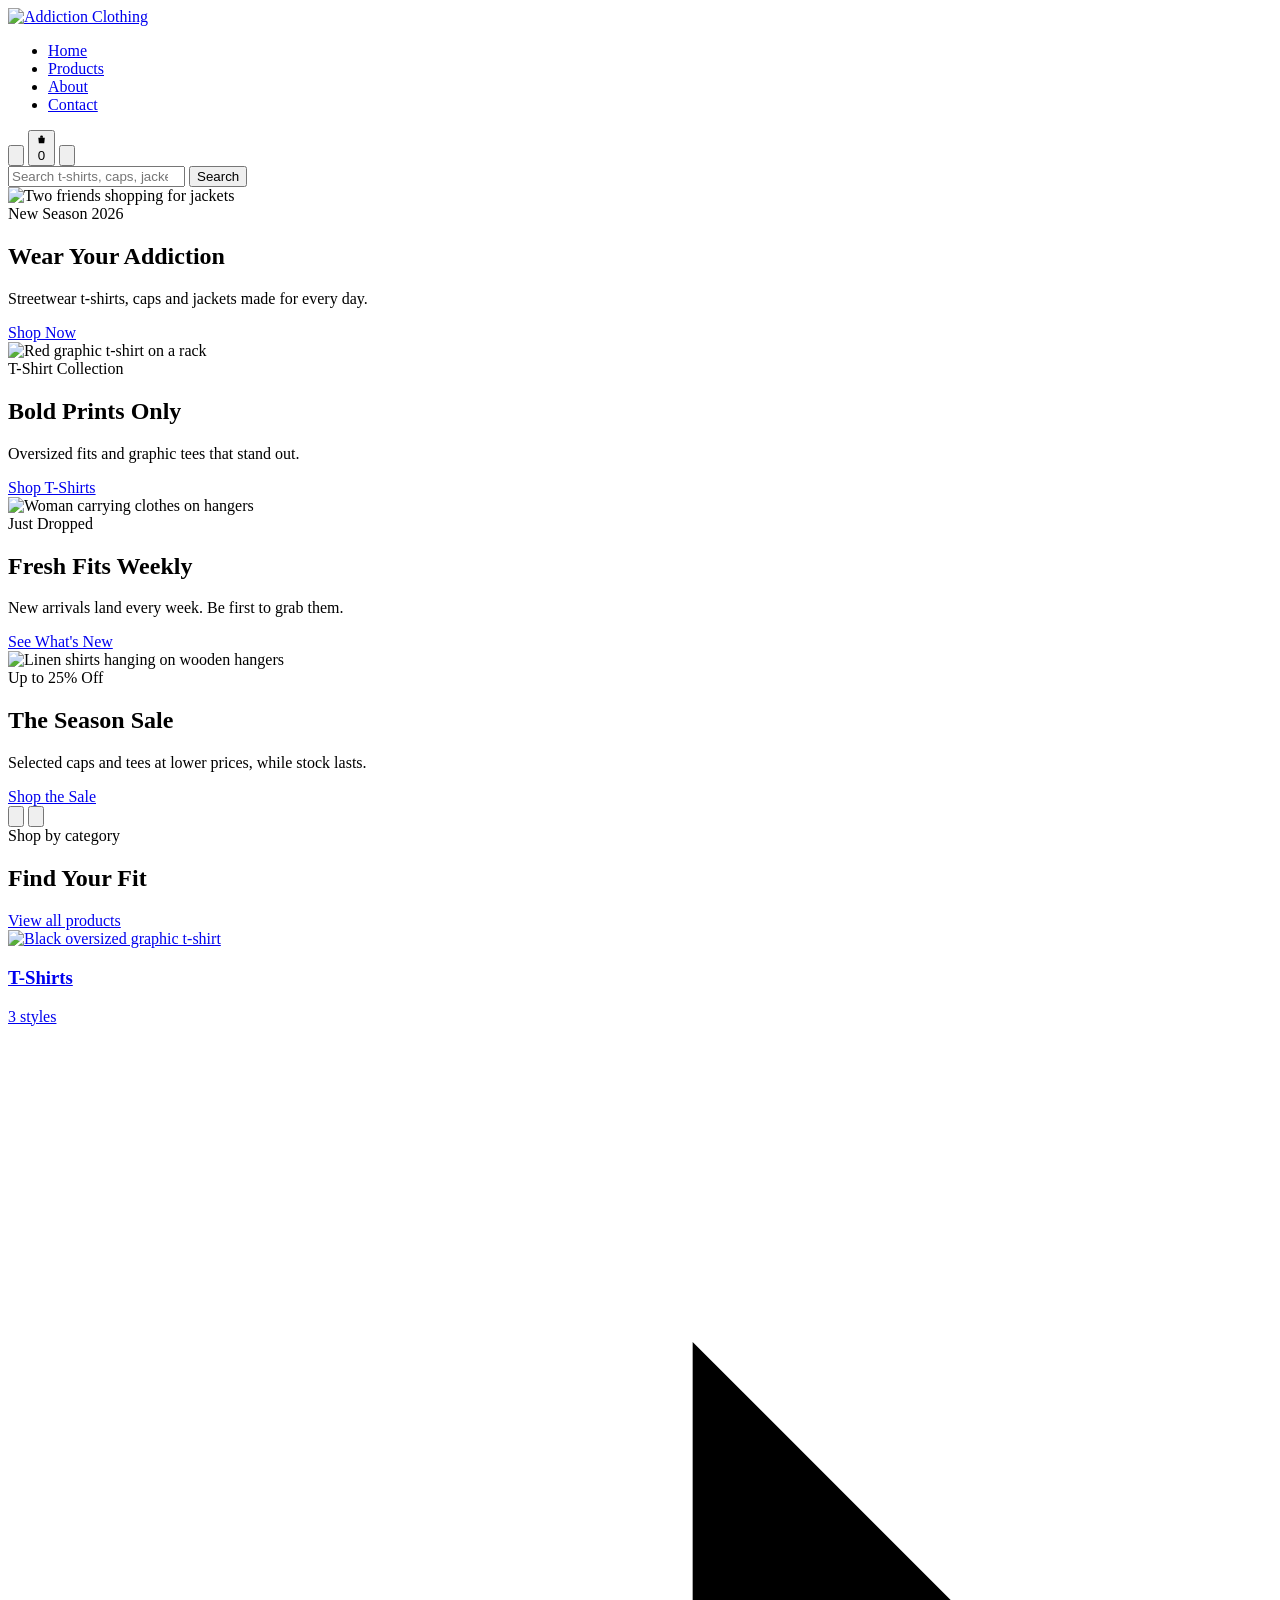
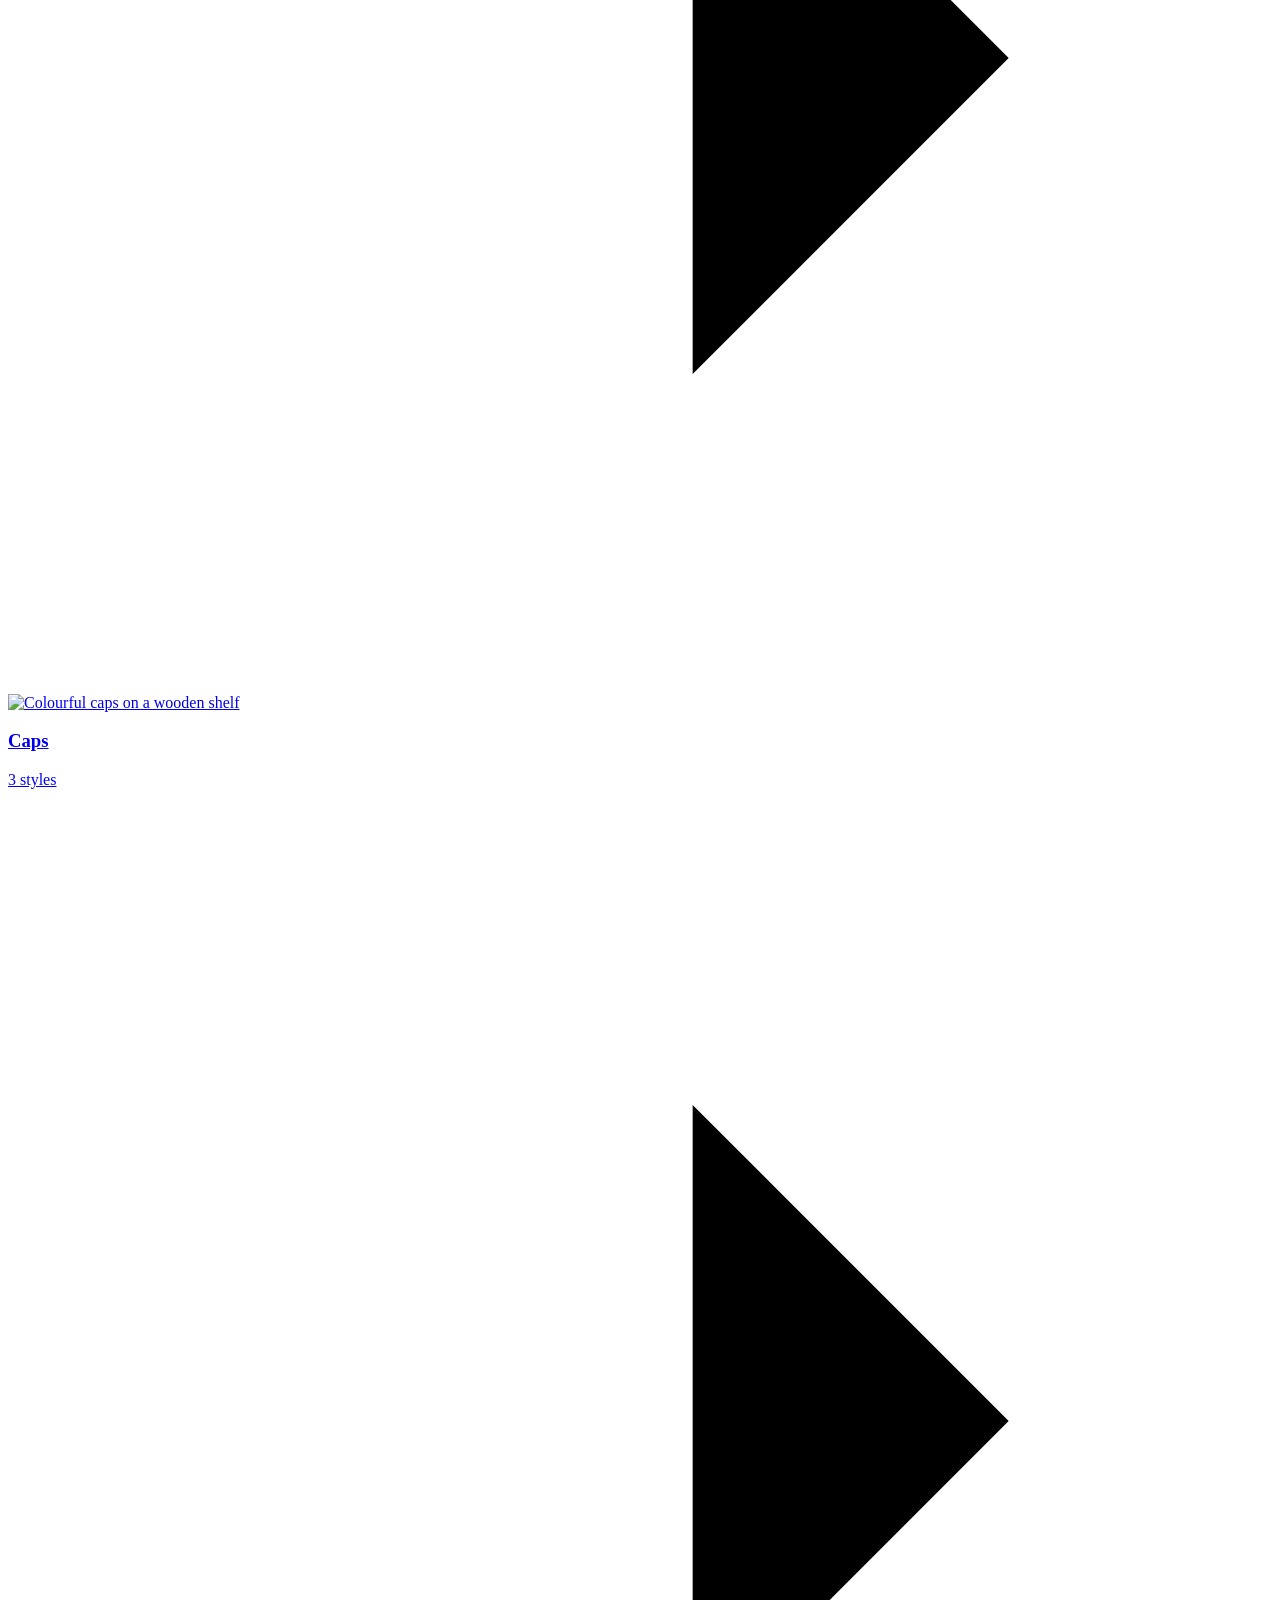
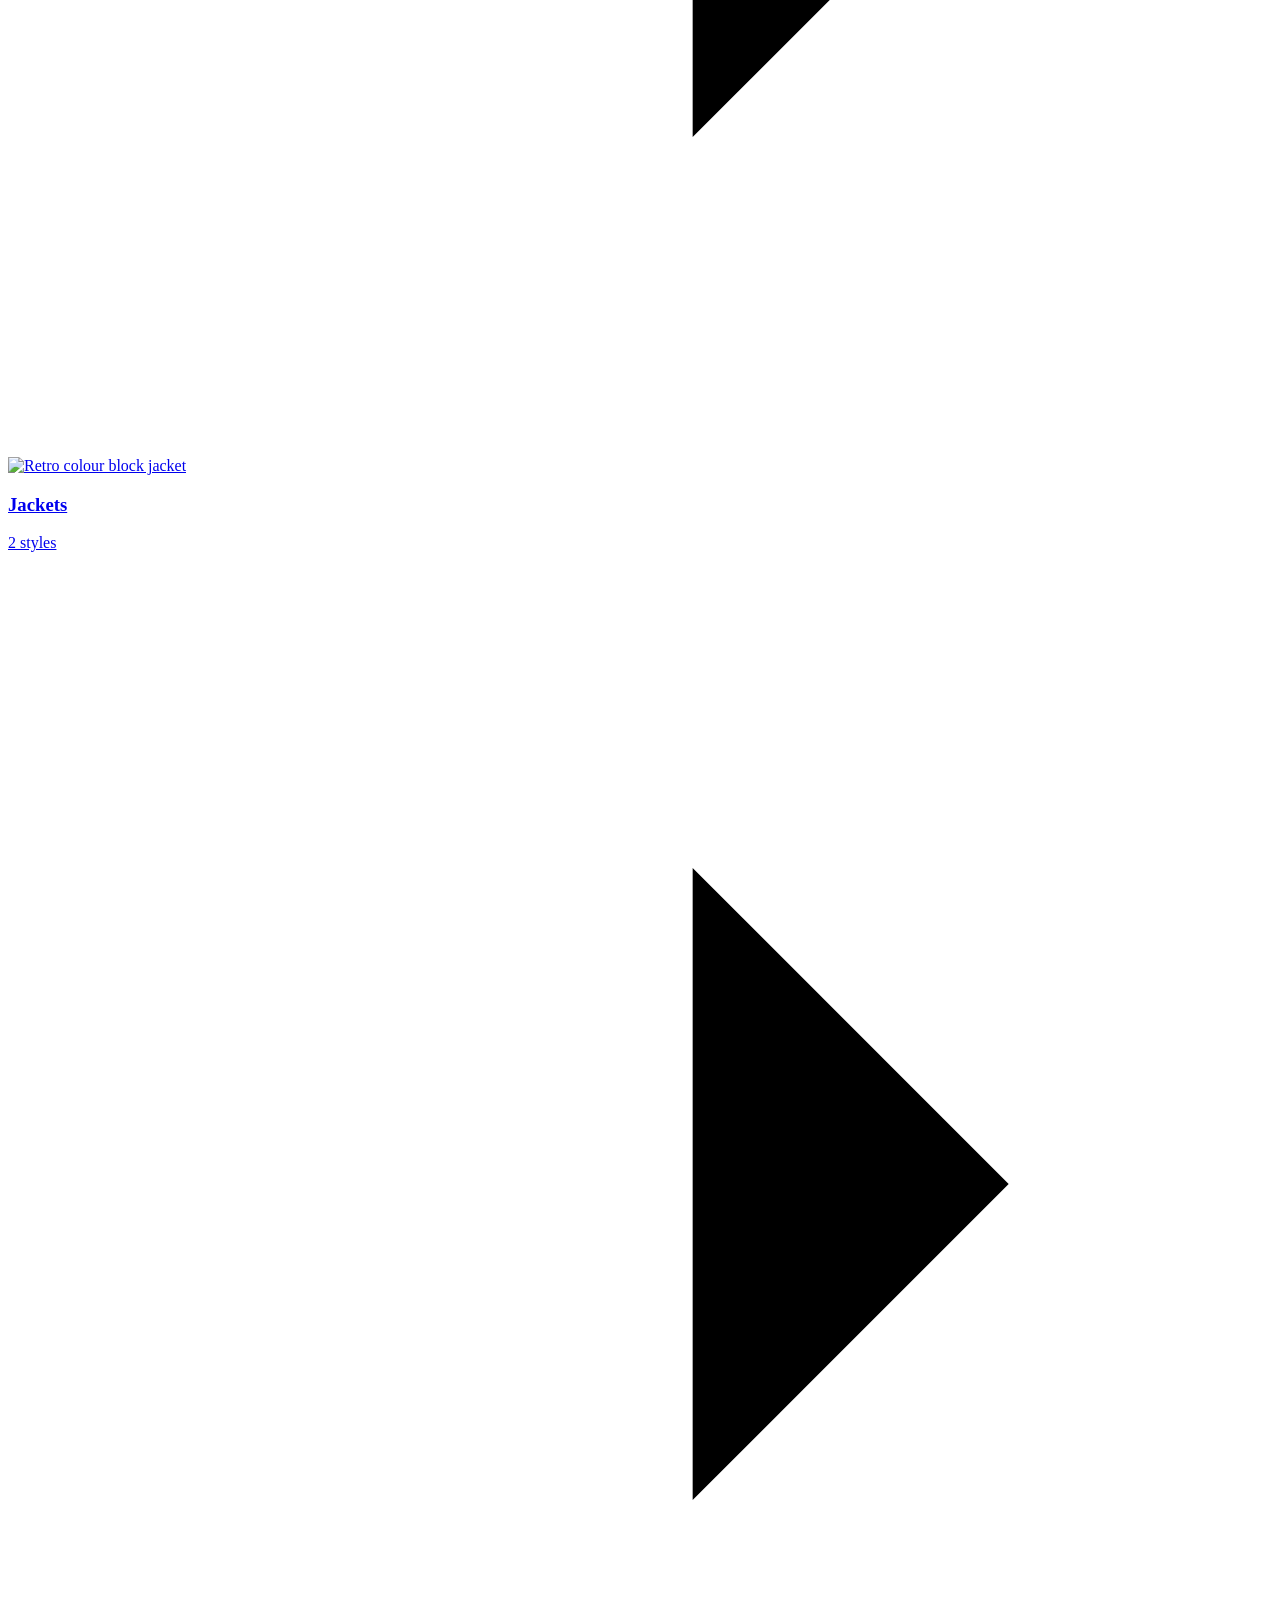
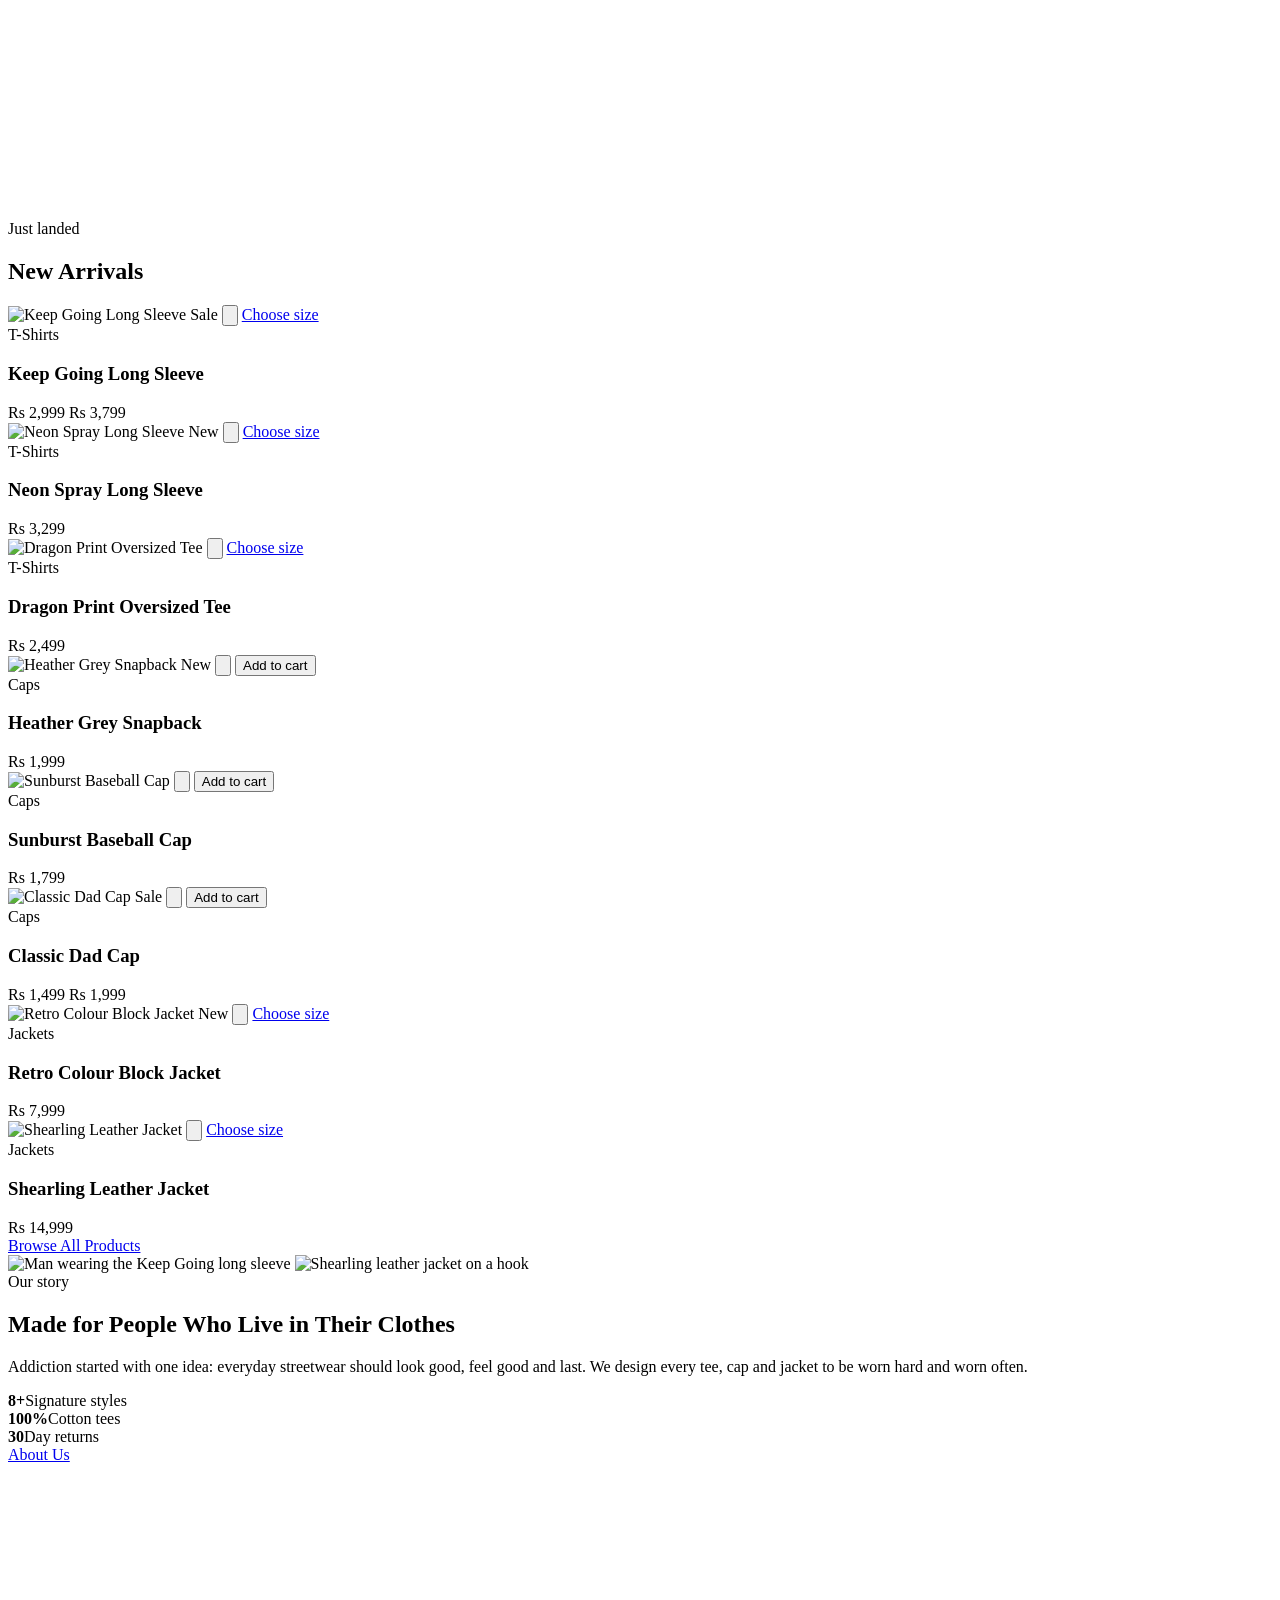
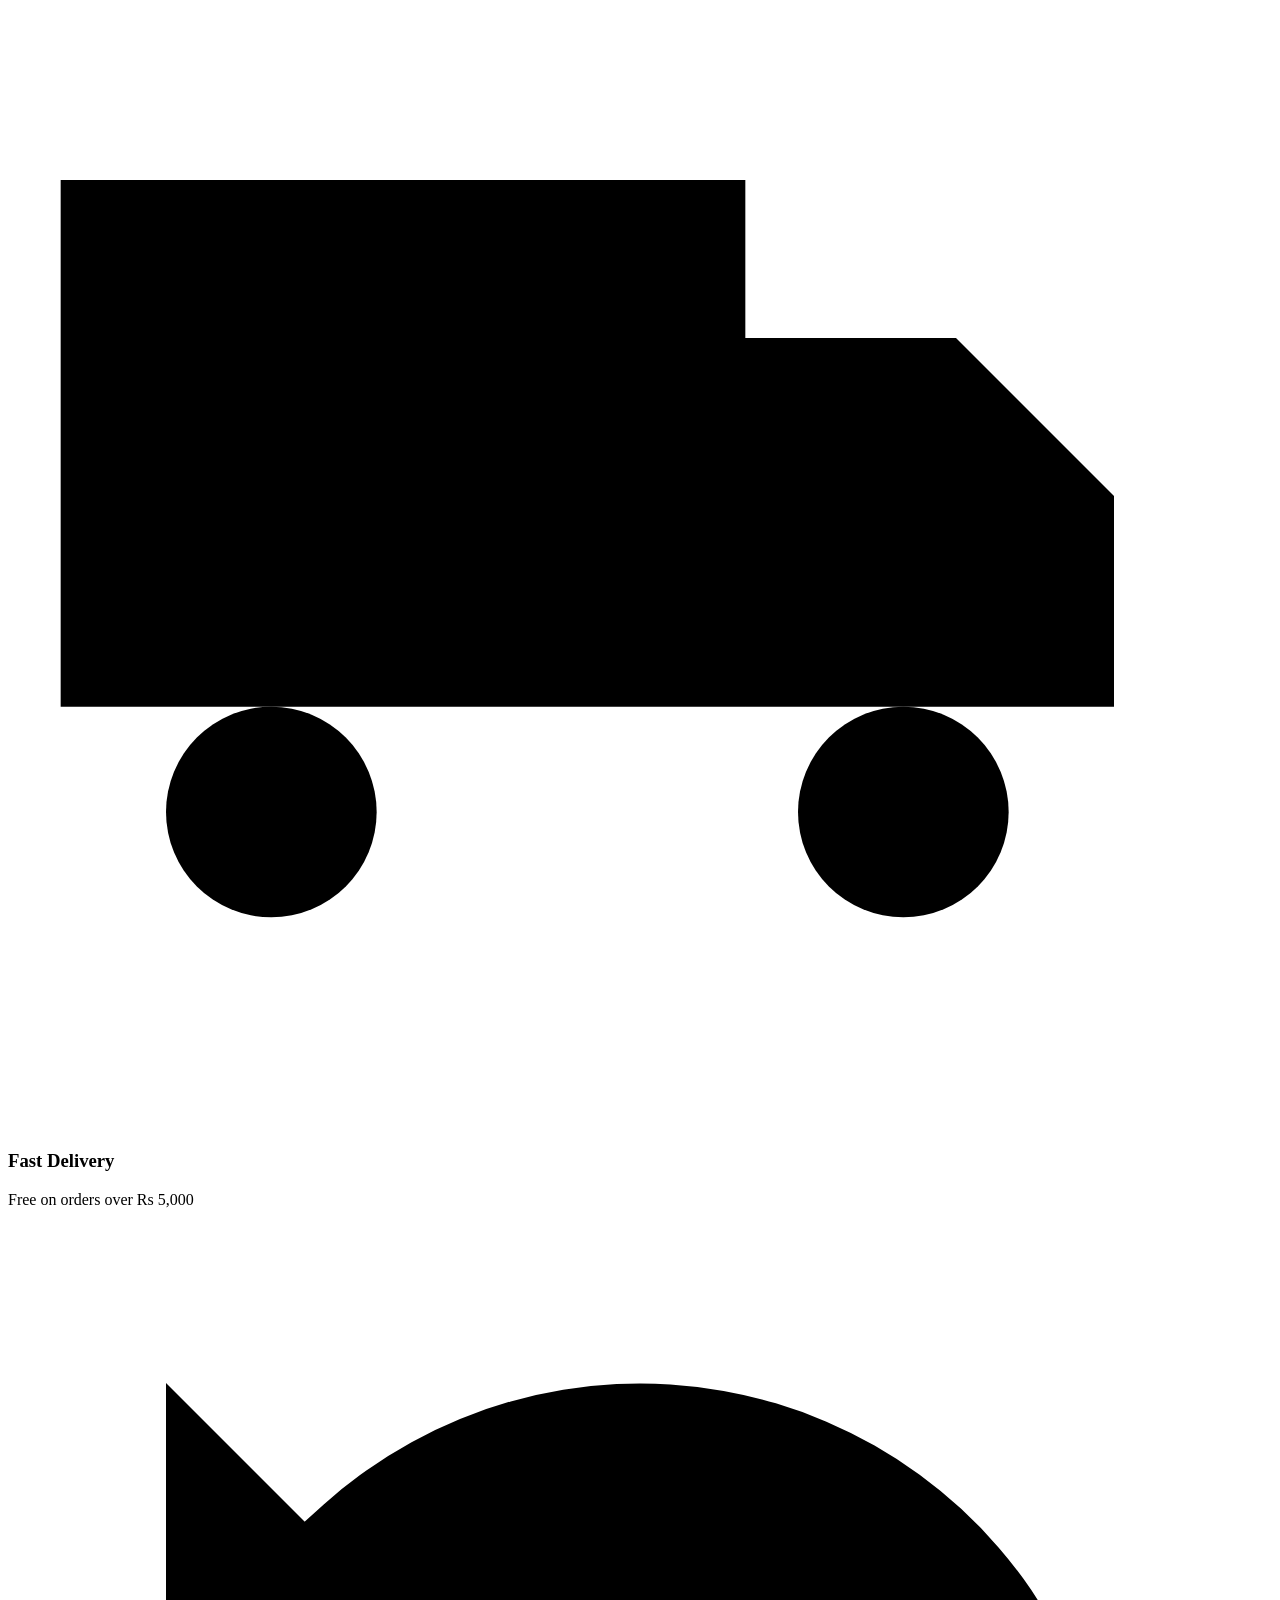
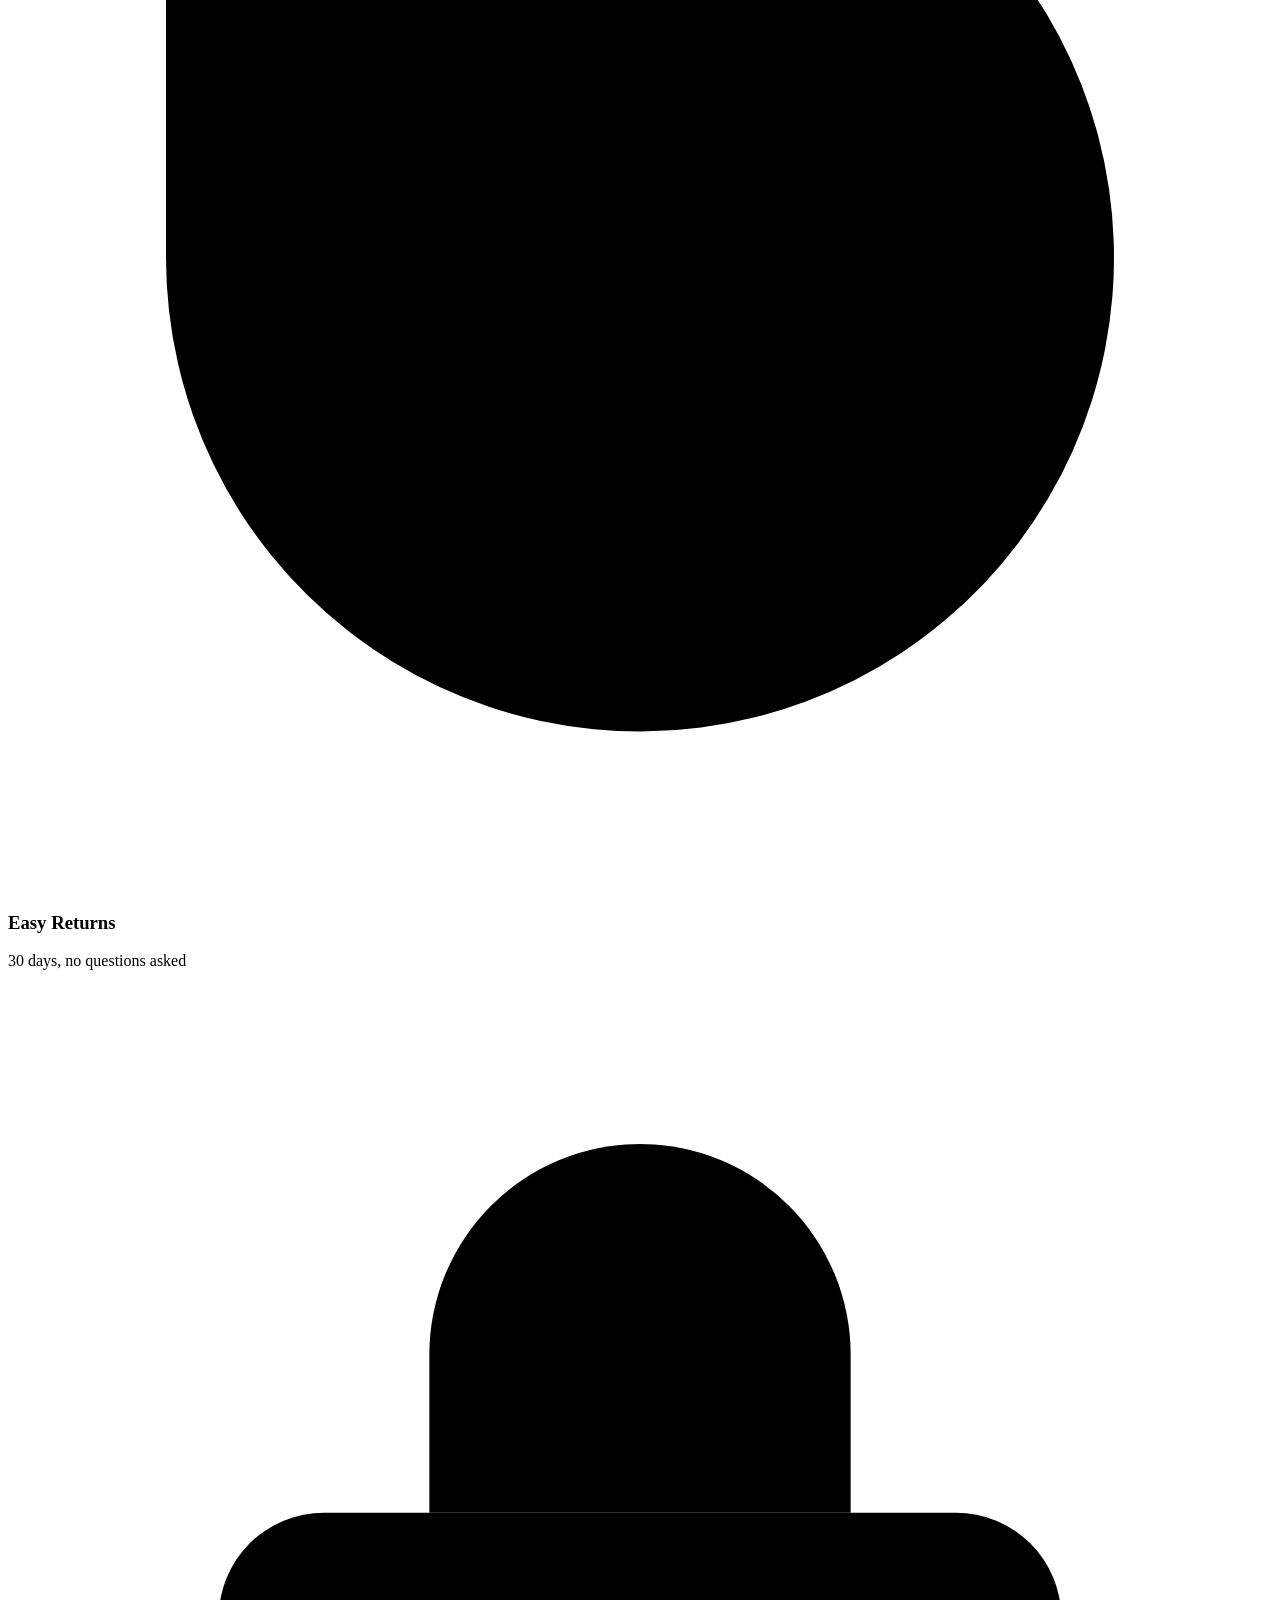
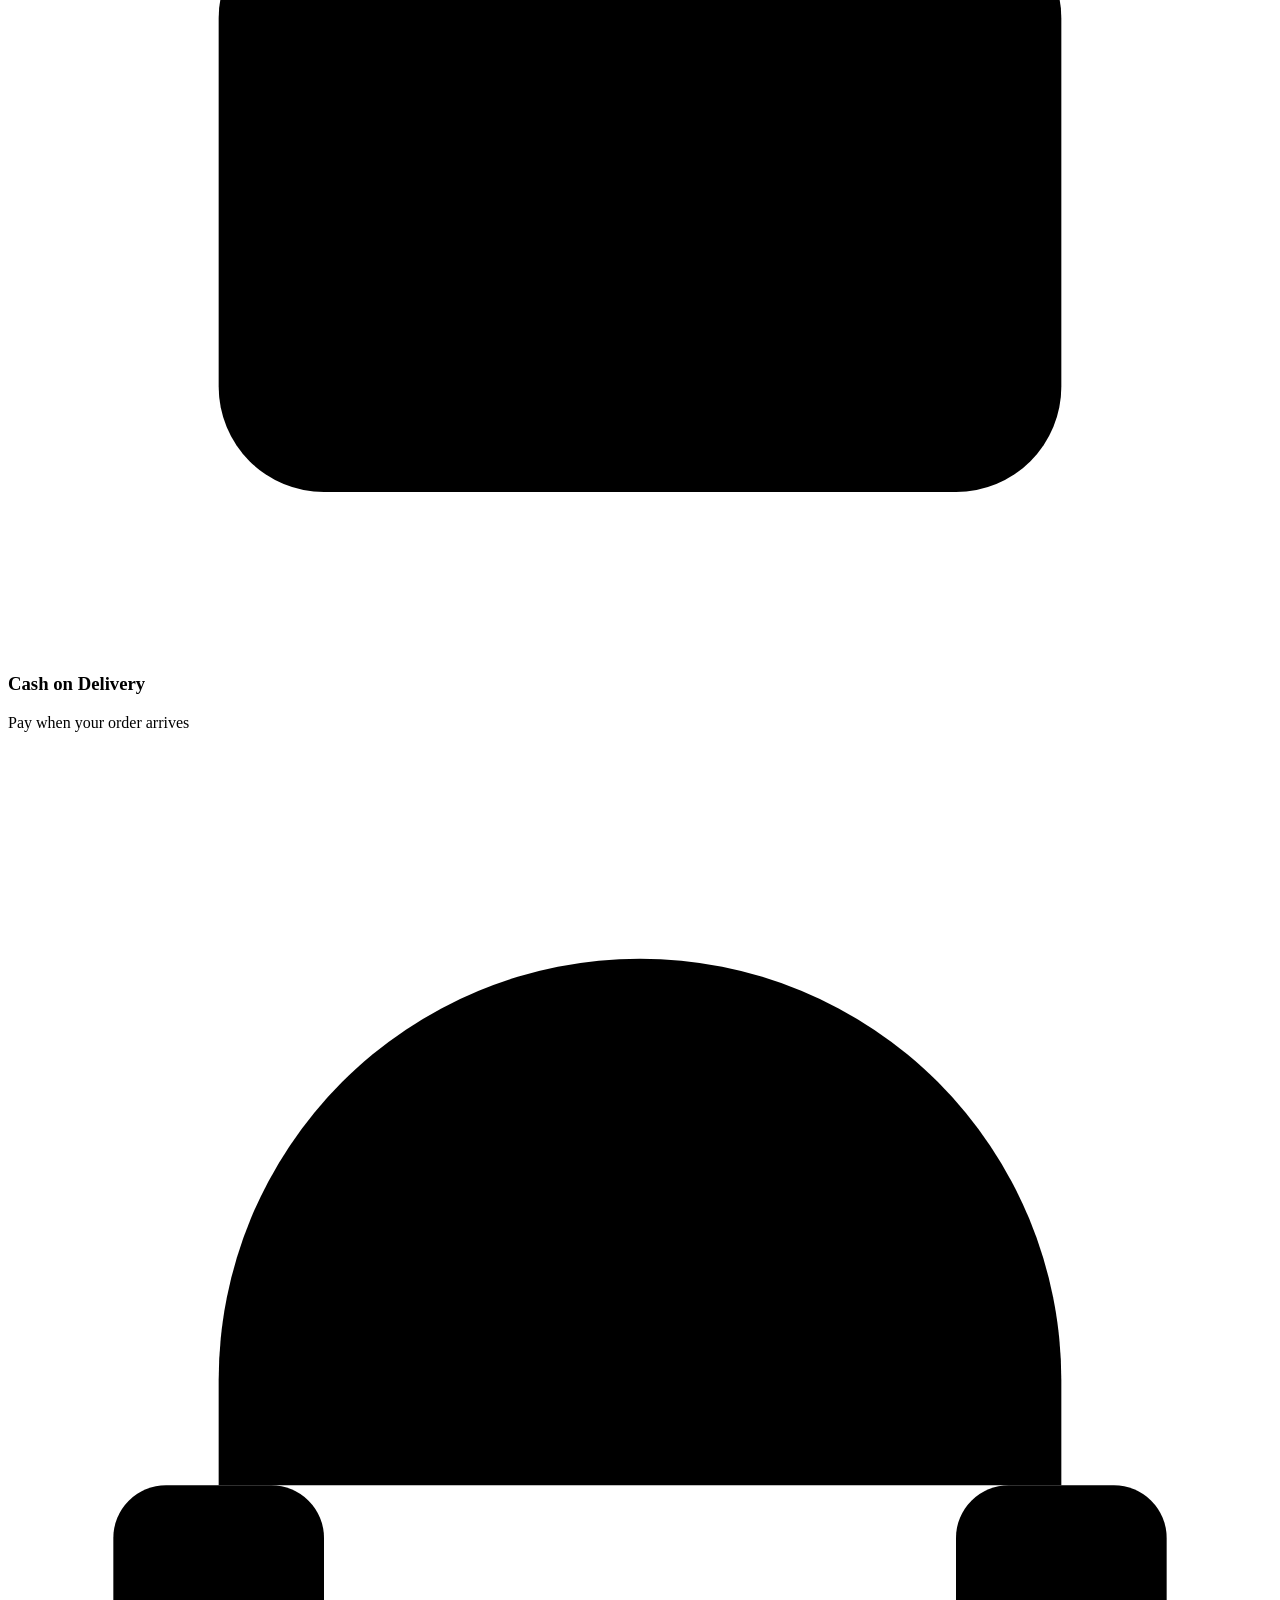
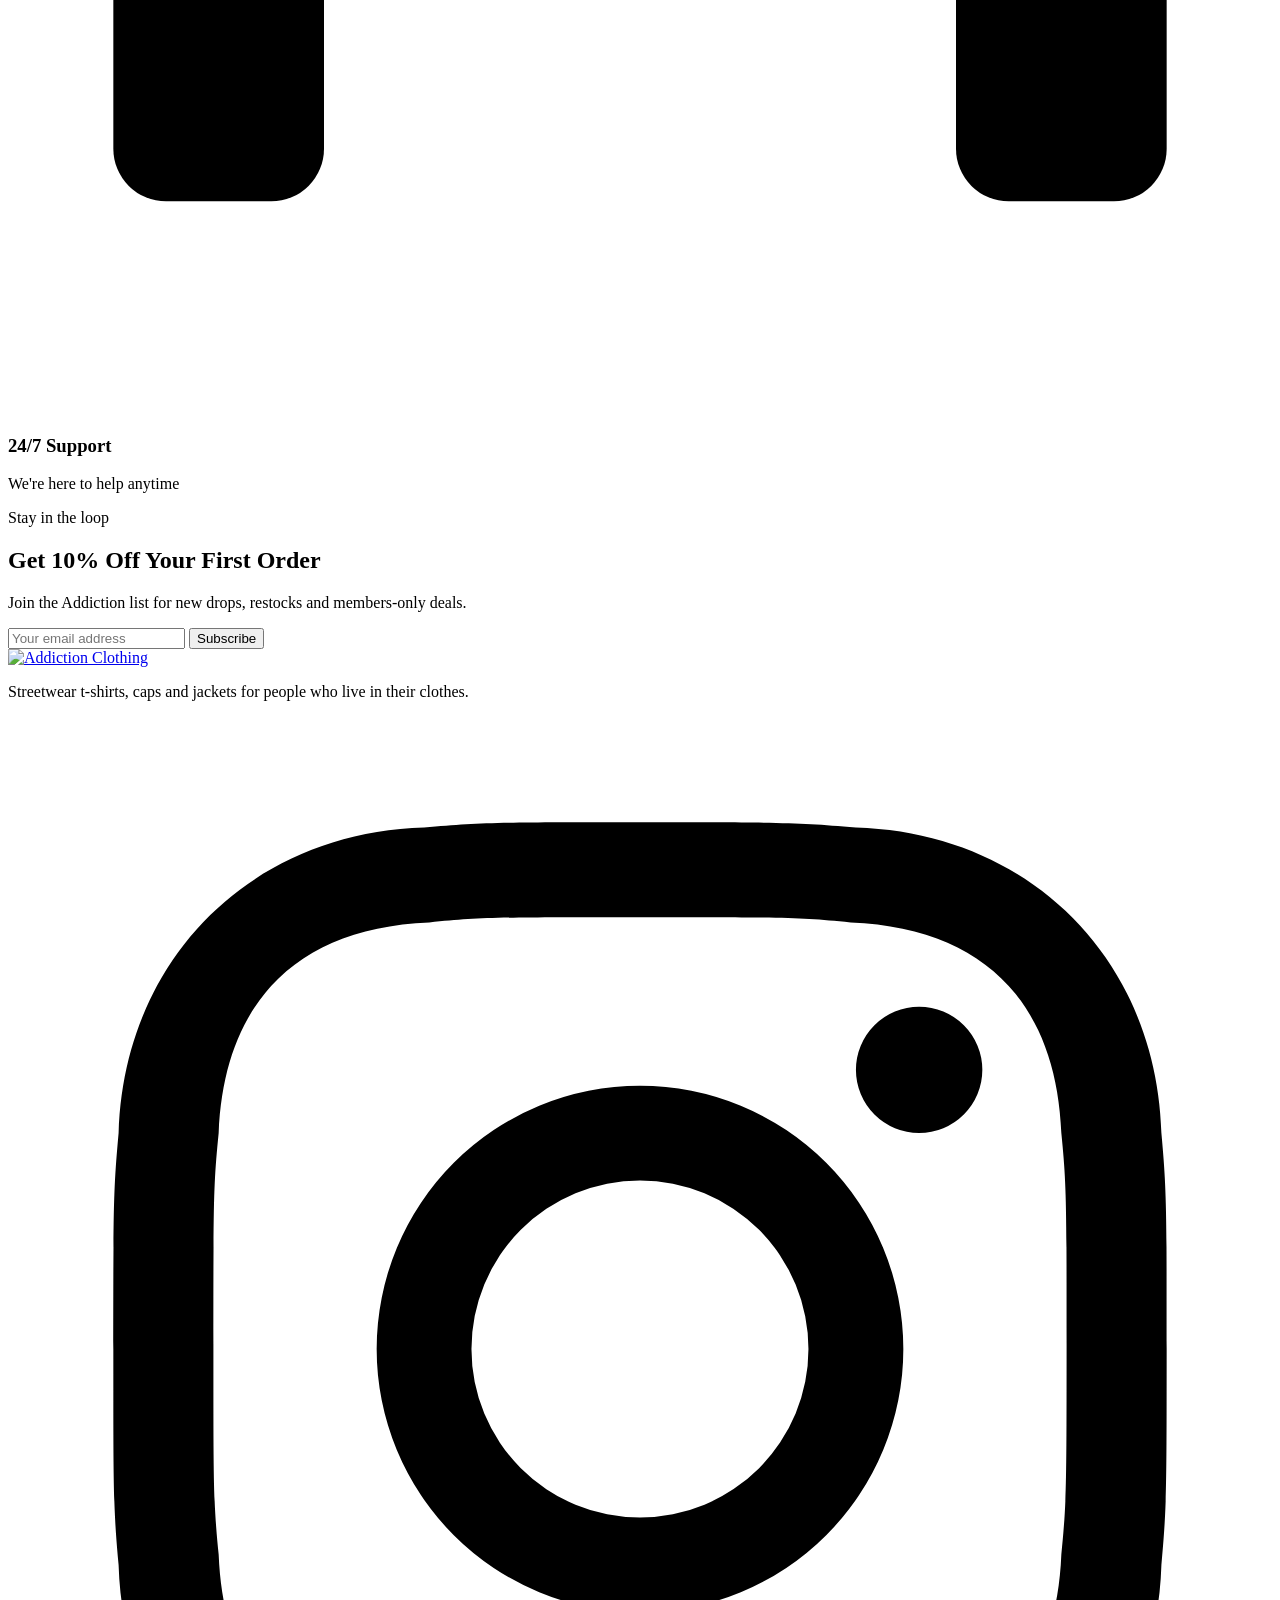
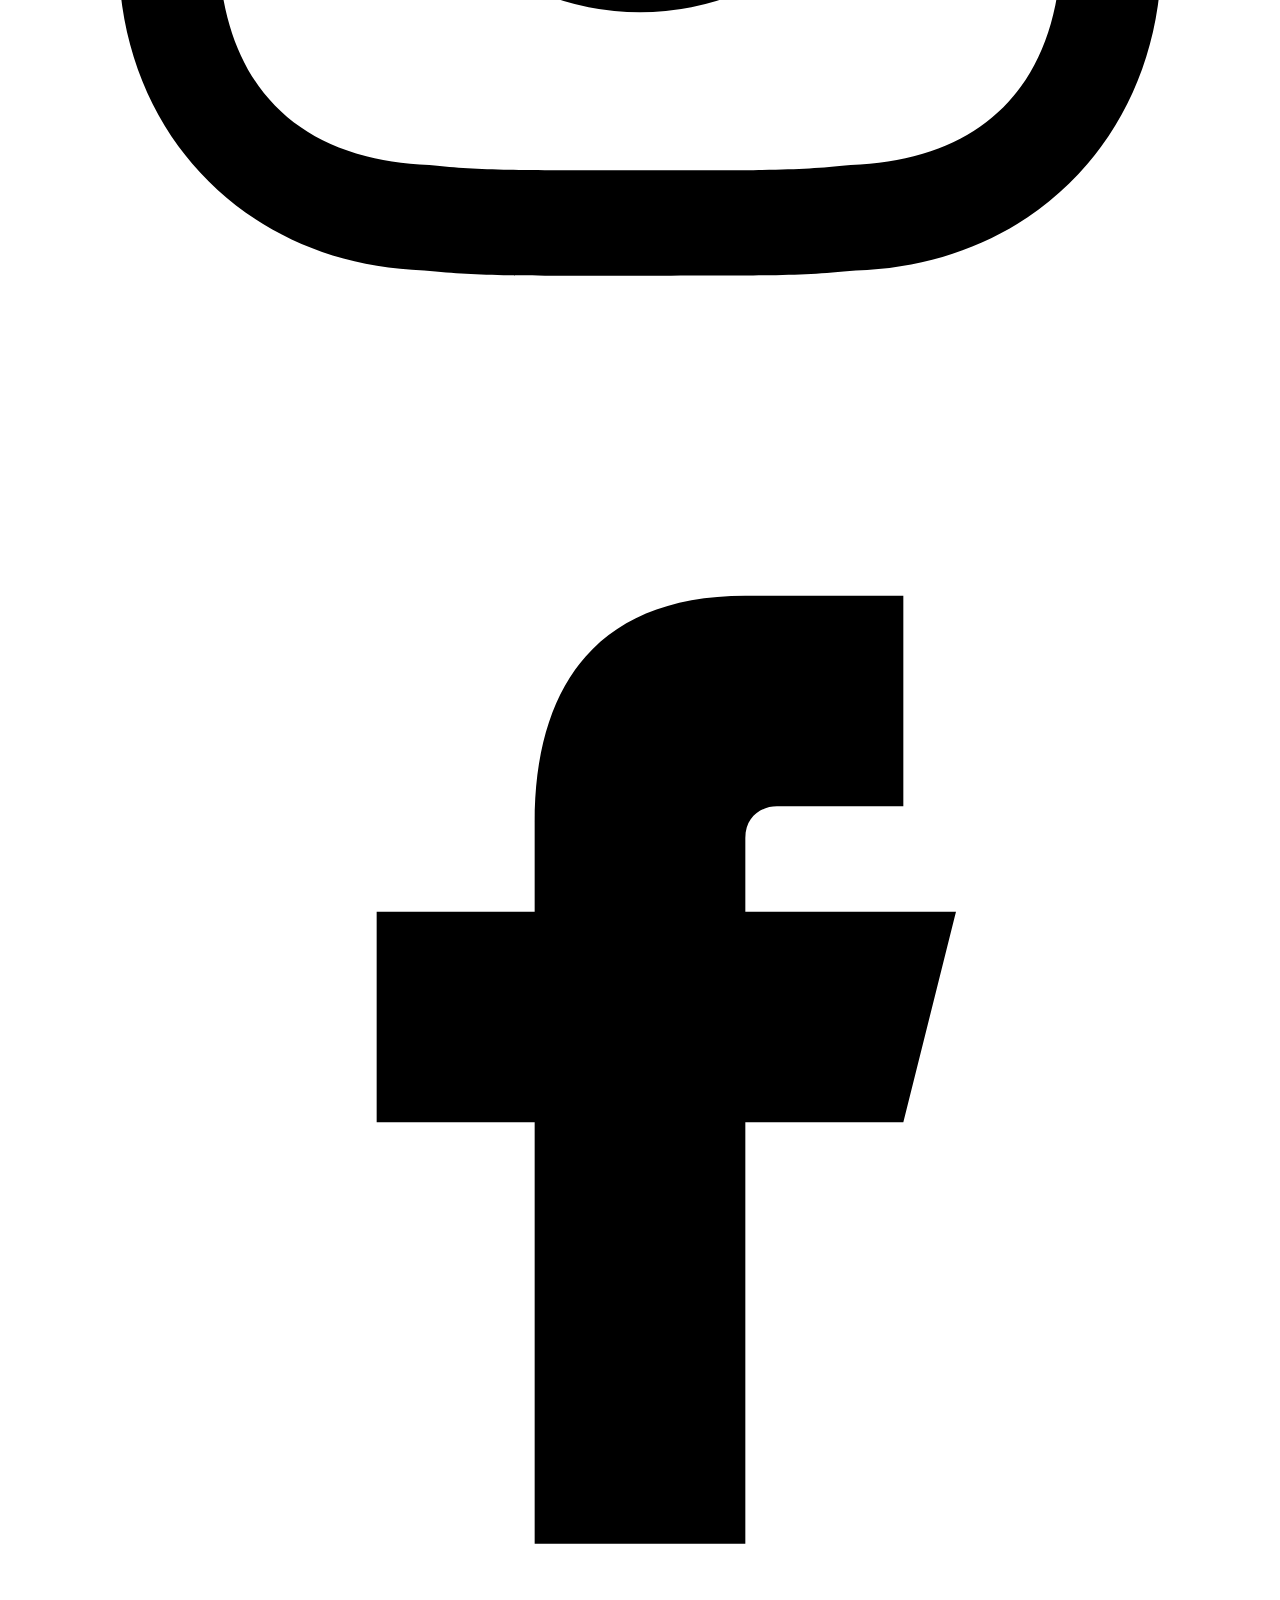
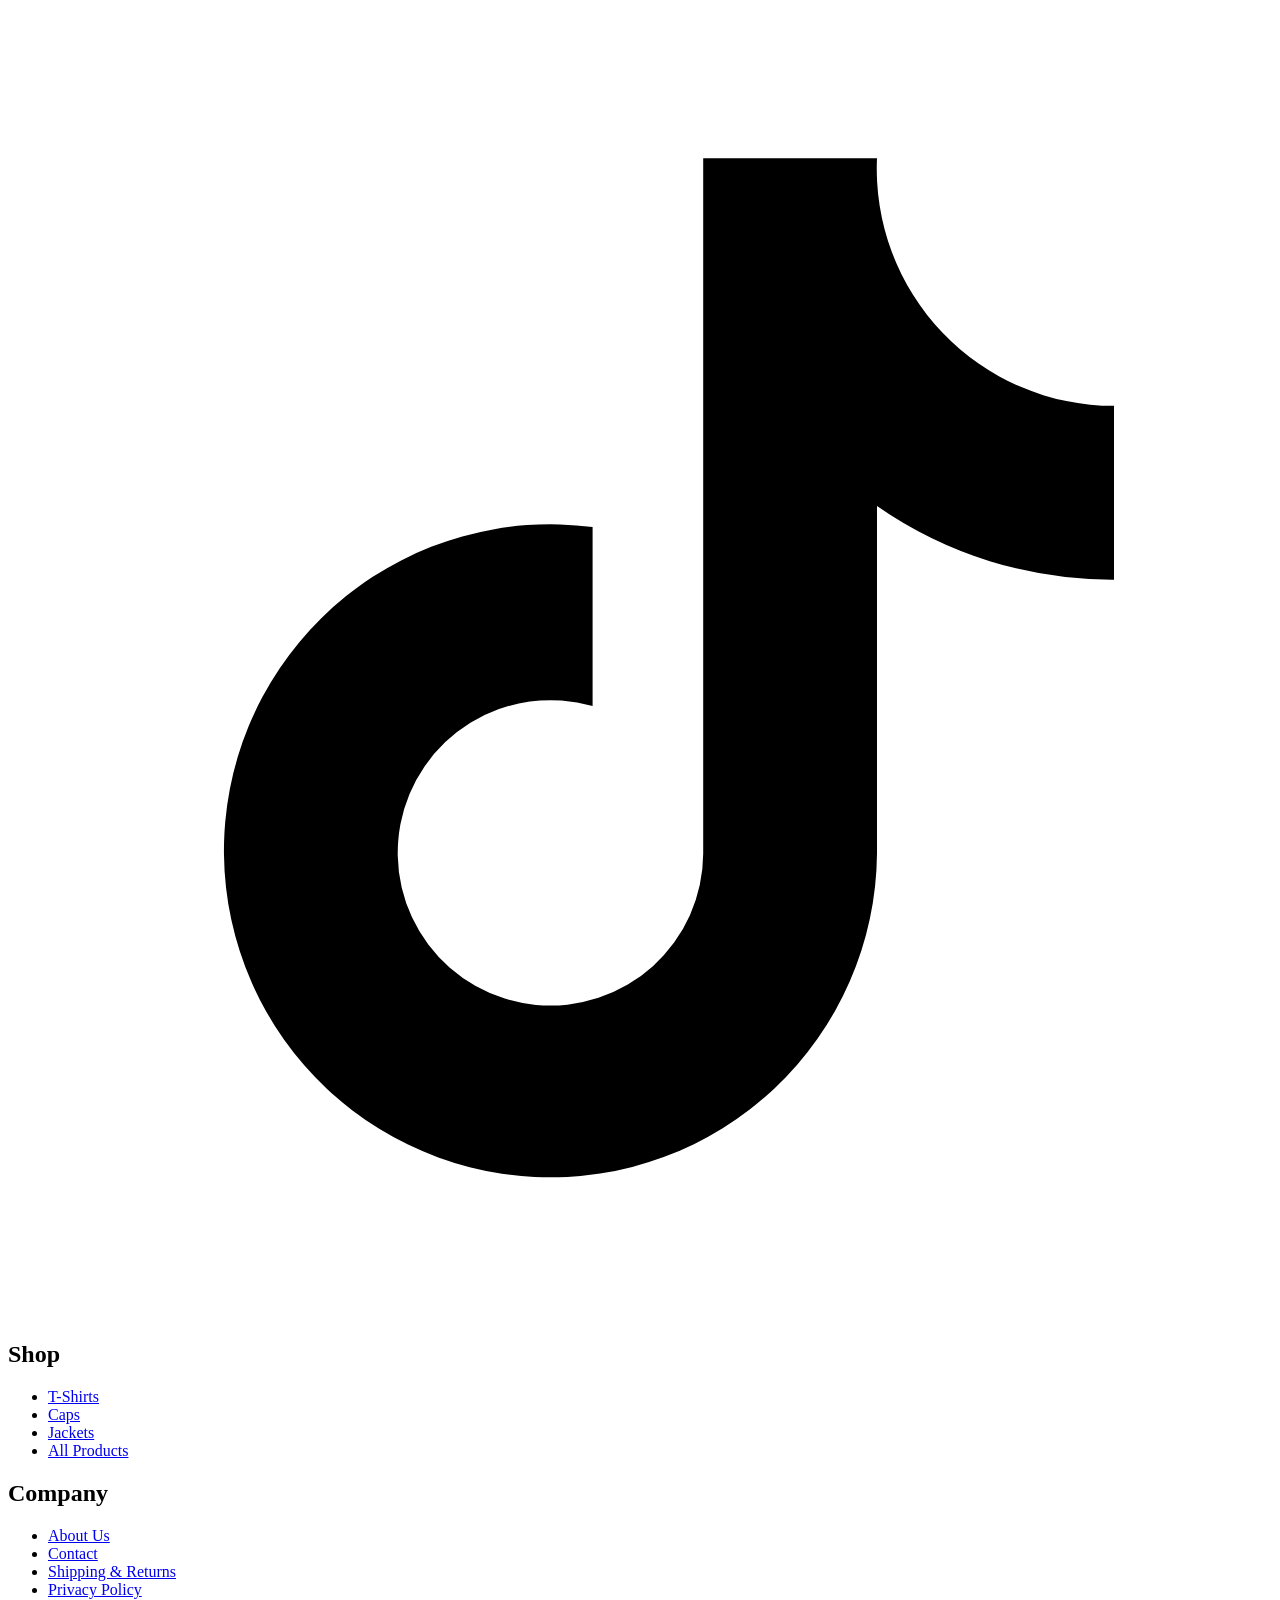
==== index.html @ e1e60002 "Add files via upload" ====
<!DOCTYPE html>
<html lang="en">
<head>
  <meta charset="UTF-8">
  <meta name="viewport" content="width=device-width, initial-scale=1.0">
  <title>Addiction | Streetwear T-Shirts, Caps & Jackets</title>
  <link rel="icon" href="images/favicon.svg" type="image/svg+xml">
  <meta name="theme-color" content="#022b3a">
  <!-- Preview shown when the page is shared on WhatsApp, Facebook, etc.
       After going live, change og:image to the full address, e.g. https://yourdomain.com/images/web/sliders/Home_page_slider.jpg -->
  <meta property="og:type" content="website">
  <meta property="og:site_name" content="Addiction">
  <meta property="og:title" content="Addiction | Streetwear T-Shirts, Caps & Jackets">
  <meta property="og:description" content="Addiction streetwear: T-shirts, caps and jackets made to wear every day.">
  <meta property="og:image" content="images/web/sliders/Home_page_slider.jpg">
  <meta name="description" content="Addiction streetwear: T-shirts, caps and jackets made to wear every day.">
  <link rel="preconnect" href="https://fonts.googleapis.com">
  <link rel="preconnect" href="https://fonts.gstatic.com" crossorigin>
  <link rel="stylesheet" href="https://fonts.googleapis.com/css2?family=Anton&family=DM+Sans:wght@400;500;600;700&display=swap">
  <link rel="stylesheet" href="css/style.css">
</head>
<body>

  <!-- ========== HEADER ========== -->
  <header class="site-header">
    <div class="container header-inner">
      <!-- Logo: replace the text with <img src="images/web/logo.png" alt="Addiction"> when the logo is ready -->
      <a href="index.html" class="logo"><img src="images/logo/logo.png" alt="Addiction Clothing" width="1502" height="363"></a>

      <nav class="main-nav" id="mainNav" aria-label="Main menu">
        <ul>
          <li><a href="index.html" class="active">Home</a></li>
          <li><a href="products.html">Products</a></li>
          <li><a href="about.html">About</a></li>
          <li><a href="contact.html">Contact</a></li>
        </ul>
      </nav>

      <div class="header-icons">
        <button class="icon-btn" id="searchToggle" aria-label="Search">
          <svg viewBox="0 0 24 24"><circle cx="11" cy="11" r="7"/><path d="M20 20l-3.5-3.5"/></svg>
        </button>
        <button class="icon-btn" id="cartToggle" aria-label="Open cart">
          <svg viewBox="0 0 24 24"><path d="M5 8h14l-1.2 12H6.2L5 8z"/><path d="M9 8V6a3 3 0 0 1 6 0v2"/></svg>
          <span class="cart-count">0</span>
        </button>
        <button class="icon-btn menu-toggle" id="menuToggle" aria-label="Open menu" aria-expanded="false" aria-controls="mainNav">
          <svg viewBox="0 0 24 24"><path d="M4 7h16M4 12h16M4 17h16"/></svg>
        </button>
      </div>
    </div>

    <div class="search-bar" id="searchBar">
      <form class="container" action="products.html" method="get">
        <input type="search" name="q" placeholder="Search t-shirts, caps, jackets..." aria-label="Search products">
        <button class="btn" type="submit">Search</button>
      </form>
    </div>
  </header>

  <main>
    <!-- ========== HERO SLIDER ========== -->
    <section class="hero" id="heroSlider" aria-label="Featured collections">
      <div class="slide">
        <img src="images/web/sliders/Home_page_slider.jpg" alt="Two friends shopping for jackets" style="object-position: center 35%;">
        <div class="slide-content">
          <div class="container">
            <span class="eyebrow">New Season 2026</span>
            <h1>Wear Your Addiction</h1>
            <p>Streetwear t-shirts, caps and jackets made for every day.</p>
            <a href="products.html" class="btn btn-light">Shop Now</a>
          </div>
        </div>
      </div>

      <div class="slide">
        <img src="images/web/sliders/slider_3.jpg" alt="Red graphic t-shirt on a rack" style="object-position: center 40%;">
        <div class="slide-content">
          <div class="container">
            <span class="eyebrow">T-Shirt Collection</span>
            <h2>Bold Prints Only</h2>
            <p>Oversized fits and graphic tees that stand out.</p>
            <a href="products.html?category=tshirts" class="btn btn-light">Shop T-Shirts</a>
          </div>
        </div>
      </div>

      <div class="slide">
        <img src="images/web/sliders/Slider_4.jpg" alt="Woman carrying clothes on hangers" style="object-position: center 30%;">
        <div class="slide-content">
          <div class="container">
            <span class="eyebrow">Just Dropped</span>
            <h2>Fresh Fits Weekly</h2>
            <p>New arrivals land every week. Be first to grab them.</p>
            <a href="products.html" class="btn btn-light">See What's New</a>
          </div>
        </div>
      </div>

      <div class="slide">
        <img src="images/web/sliders/Slider_2.jpg" alt="Linen shirts hanging on wooden hangers" style="object-position: center 55%;">
        <div class="slide-content">
          <div class="container">
            <span class="eyebrow">Up to 25% Off</span>
            <h2>The Season Sale</h2>
            <p>Selected caps and tees at lower prices, while stock lasts.</p>
            <a href="products.html" class="btn btn-light">Shop the Sale</a>
          </div>
        </div>
      </div>

      <button class="slider-arrow prev" aria-label="Previous slide"><svg viewBox="0 0 24 24"><path d="M15 5l-7 7 7 7"/></svg></button>
      <button class="slider-arrow next" aria-label="Next slide"><svg viewBox="0 0 24 24"><path d="M9 5l7 7-7 7"/></svg></button>
      <div class="slider-dots"></div>
    </section>

    <!-- ========== SHOP BY CATEGORY ========== -->
    <section class="section">
      <div class="container">
        <div class="section-head">
          <div>
            <span class="eyebrow">Shop by category</span>
            <h2 class="section-title">Find Your Fit</h2>
          </div>
          <a href="products.html" class="link-arrow">View all products</a>
        </div>

        <div class="category-grid">
          <a href="products.html?category=tshirts" class="category-card">
            <img src="images/web/T_shirts/t-shirt_2.jpg" alt="Black oversized graphic t-shirt" loading="lazy">
            <div class="category-label">
              <div><h3>T-Shirts</h3><span>3 styles</span></div>
              <span class="go"><svg viewBox="0 0 24 24"><path d="M5 12h14M13 6l6 6-6 6"/></svg></span>
            </div>
          </a>
          <a href="products.html?category=caps" class="category-card">
            <img src="images/web/Caps/Caps_1.jpg" alt="Colourful caps on a wooden shelf" loading="lazy" style="object-position: 60% center;">
            <div class="category-label">
              <div><h3>Caps</h3><span>3 styles</span></div>
              <span class="go"><svg viewBox="0 0 24 24"><path d="M5 12h14M13 6l6 6-6 6"/></svg></span>
            </div>
          </a>
          <a href="products.html?category=jackets" class="category-card">
            <img src="images/web/jackets/Ladies_jacket.jpg" alt="Retro colour block jacket" loading="lazy">
            <div class="category-label">
              <div><h3>Jackets</h3><span>2 styles</span></div>
              <span class="go"><svg viewBox="0 0 24 24"><path d="M5 12h14M13 6l6 6-6 6"/></svg></span>
            </div>
          </a>
        </div>
      </div>
    </section>

    <!-- ========== NEW ARRIVALS ========== -->
    <!-- To add a product: copy one <article class="product-card"> block and change the image, name and price. -->
    <section class="section" style="padding-top: 0;">
      <div class="container">
        <div class="section-head">
          <div>
            <span class="eyebrow">Just landed</span>
            <h2 class="section-title">New Arrivals</h2>
          </div>
        </div>
        <div class="product-grid">

          <article class="product-card">
            <div class="product-image">
              <img src="images/web/T_shirts/T_shirt_0.jpg" alt="Keep Going Long Sleeve" loading="lazy">
              <span class="badge badge-sale">Sale</span>
              <button class="wish-btn" aria-label="Add to wishlist"><svg viewBox="0 0 24 24"><path d="M12 20s-7-4.4-9.3-8.6C1.2 8.6 3 5 6.5 5c2 0 3.3 1.1 4 2.2.7-1.1 2-2.2 4-2.2C18 5 19.8 8.6 18.3 11.4 16 15.6 12 20 12 20z"/></svg></button>
              <a class="quick-add choose-size" href="products.html?q=Keep%20Going%20Long%20Sleeve">Choose size</a>
            </div>
            <div class="product-info">
              <span class="product-category">T-Shirts</span>
              <h3 class="product-name">Keep Going Long Sleeve</h3>
              <div class="product-price">Rs 2,999 <span class="old-price">Rs 3,799</span></div>
            </div>
          </article>

          <article class="product-card">
            <div class="product-image">
              <img src="images/web/T_shirts/t_shirts_0.1.jpg" alt="Neon Spray Long Sleeve" loading="lazy">
              <span class="badge badge-new">New</span>
              <button class="wish-btn" aria-label="Add to wishlist"><svg viewBox="0 0 24 24"><path d="M12 20s-7-4.4-9.3-8.6C1.2 8.6 3 5 6.5 5c2 0 3.3 1.1 4 2.2.7-1.1 2-2.2 4-2.2C18 5 19.8 8.6 18.3 11.4 16 15.6 12 20 12 20z"/></svg></button>
              <a class="quick-add choose-size" href="products.html?q=Neon%20Spray%20Long%20Sleeve">Choose size</a>
            </div>
            <div class="product-info">
              <span class="product-category">T-Shirts</span>
              <h3 class="product-name">Neon Spray Long Sleeve</h3>
              <div class="product-price">Rs 3,299</div>
            </div>
          </article>

          <article class="product-card">
            <div class="product-image">
              <img src="images/web/T_shirts/t-shirt_2.jpg" alt="Dragon Print Oversized Tee" loading="lazy">
              <button class="wish-btn" aria-label="Add to wishlist"><svg viewBox="0 0 24 24"><path d="M12 20s-7-4.4-9.3-8.6C1.2 8.6 3 5 6.5 5c2 0 3.3 1.1 4 2.2.7-1.1 2-2.2 4-2.2C18 5 19.8 8.6 18.3 11.4 16 15.6 12 20 12 20z"/></svg></button>
              <a class="quick-add choose-size" href="products.html?q=Dragon%20Print%20Oversized%20Tee">Choose size</a>
            </div>
            <div class="product-info">
              <span class="product-category">T-Shirts</span>
              <h3 class="product-name">Dragon Print Oversized Tee</h3>
              <div class="product-price">Rs 2,499</div>
            </div>
          </article>

          <article class="product-card">
            <div class="product-image">
              <img src="images/web/Caps/caps_3.jpg" alt="Heather Grey Snapback" loading="lazy">
              <span class="badge badge-new">New</span>
              <button class="wish-btn" aria-label="Add to wishlist"><svg viewBox="0 0 24 24"><path d="M12 20s-7-4.4-9.3-8.6C1.2 8.6 3 5 6.5 5c2 0 3.3 1.1 4 2.2.7-1.1 2-2.2 4-2.2C18 5 19.8 8.6 18.3 11.4 16 15.6 12 20 12 20z"/></svg></button>
              <button class="quick-add" data-name="Heather Grey Snapback">Add to cart</button>
            </div>
            <div class="product-info">
              <span class="product-category">Caps</span>
              <h3 class="product-name">Heather Grey Snapback</h3>
              <div class="product-price">Rs 1,999</div>
            </div>
          </article>

          <article class="product-card">
            <div class="product-image">
              <img src="images/web/Caps/Cap_2.jpg" alt="Sunburst Baseball Cap" loading="lazy">
              <button class="wish-btn" aria-label="Add to wishlist"><svg viewBox="0 0 24 24"><path d="M12 20s-7-4.4-9.3-8.6C1.2 8.6 3 5 6.5 5c2 0 3.3 1.1 4 2.2.7-1.1 2-2.2 4-2.2C18 5 19.8 8.6 18.3 11.4 16 15.6 12 20 12 20z"/></svg></button>
              <button class="quick-add" data-name="Sunburst Baseball Cap">Add to cart</button>
            </div>
            <div class="product-info">
              <span class="product-category">Caps</span>
              <h3 class="product-name">Sunburst Baseball Cap</h3>
              <div class="product-price">Rs 1,799</div>
            </div>
          </article>

          <article class="product-card">
            <div class="product-image">
              <img src="images/web/Caps/Caps_1.jpg" alt="Classic Dad Cap" loading="lazy">
              <span class="badge badge-sale">Sale</span>
              <button class="wish-btn" aria-label="Add to wishlist"><svg viewBox="0 0 24 24"><path d="M12 20s-7-4.4-9.3-8.6C1.2 8.6 3 5 6.5 5c2 0 3.3 1.1 4 2.2.7-1.1 2-2.2 4-2.2C18 5 19.8 8.6 18.3 11.4 16 15.6 12 20 12 20z"/></svg></button>
              <button class="quick-add" data-name="Classic Dad Cap">Add to cart</button>
            </div>
            <div class="product-info">
              <span class="product-category">Caps</span>
              <h3 class="product-name">Classic Dad Cap</h3>
              <div class="product-price">Rs 1,499 <span class="old-price">Rs 1,999</span></div>
            </div>
          </article>

          <article class="product-card">
            <div class="product-image">
              <img src="images/web/jackets/Ladies_jacket.jpg" alt="Retro Colour Block Jacket" loading="lazy">
              <span class="badge badge-new">New</span>
              <button class="wish-btn" aria-label="Add to wishlist"><svg viewBox="0 0 24 24"><path d="M12 20s-7-4.4-9.3-8.6C1.2 8.6 3 5 6.5 5c2 0 3.3 1.1 4 2.2.7-1.1 2-2.2 4-2.2C18 5 19.8 8.6 18.3 11.4 16 15.6 12 20 12 20z"/></svg></button>
              <a class="quick-add choose-size" href="products.html?q=Retro%20Colour%20Block%20Jacket">Choose size</a>
            </div>
            <div class="product-info">
              <span class="product-category">Jackets</span>
              <h3 class="product-name">Retro Colour Block Jacket</h3>
              <div class="product-price">Rs 7,999</div>
            </div>
          </article>

          <article class="product-card">
            <div class="product-image">
              <img src="images/web/jackets/leather_jacket.jpg" alt="Shearling Leather Jacket" loading="lazy">
              <button class="wish-btn" aria-label="Add to wishlist"><svg viewBox="0 0 24 24"><path d="M12 20s-7-4.4-9.3-8.6C1.2 8.6 3 5 6.5 5c2 0 3.3 1.1 4 2.2.7-1.1 2-2.2 4-2.2C18 5 19.8 8.6 18.3 11.4 16 15.6 12 20 12 20z"/></svg></button>
              <a class="quick-add choose-size" href="products.html?q=Shearling%20Leather%20Jacket">Choose size</a>
            </div>
            <div class="product-info">
              <span class="product-category">Jackets</span>
              <h3 class="product-name">Shearling Leather Jacket</h3>
              <div class="product-price">Rs 14,999</div>
            </div>
          </article>

        </div>
        <div class="center"><a href="products.html" class="btn">Browse All Products</a></div>
      </div>
    </section>

    <!-- ========== BRAND STORY ========== -->
    <section class="section story">
      <div class="container story-inner">
        <div class="story-images">
          <img src="images/web/T_shirts/T_shirt_0.jpg" alt="Man wearing the Keep Going long sleeve" loading="lazy" style="object-position: center 60%;">
          <img src="images/web/jackets/leather_jacket.jpg" alt="Shearling leather jacket on a hook" loading="lazy">
        </div>
        <div class="story-text">
          <span class="eyebrow">Our story</span>
          <h2 class="section-title">Made for People Who Live in Their Clothes</h2>
          <p>Addiction started with one idea: everyday streetwear should look good, feel good and last. We design every tee, cap and jacket to be worn hard and worn often.</p>
          <div class="stats">
            <div><strong>8+</strong><span>Signature styles</span></div>
            <div><strong>100%</strong><span>Cotton tees</span></div>
            <div><strong>30</strong><span>Day returns</span></div>
          </div>
          <a href="about.html" class="btn">About Us</a>
        </div>
      </div>
    </section>

    <!-- ========== SERVICES ========== -->
    <section class="services">
      <div class="container services-grid">
        <div class="service">
          <svg viewBox="0 0 24 24"><path d="M1 6h13v10H1zM14 9h4l3 3v4h-7z"/><circle cx="5" cy="18" r="2"/><circle cx="17" cy="18" r="2"/></svg>
          <div><h3>Fast Delivery</h3><p>Free on orders over Rs 5,000</p></div>
        </div>
        <div class="service">
          <svg viewBox="0 0 24 24"><path d="M3 12a9 9 0 1 0 3-6.7L3 8"/><path d="M3 3v5h5"/></svg>
          <div><h3>Easy Returns</h3><p>30 days, no questions asked</p></div>
        </div>
        <div class="service">
          <svg viewBox="0 0 24 24"><rect x="4" y="10" width="16" height="11" rx="2"/><path d="M8 10V7a4 4 0 0 1 8 0v3"/></svg>
          <div><h3>Cash on Delivery</h3><p>Pay when your order arrives</p></div>
        </div>
        <div class="service">
          <svg viewBox="0 0 24 24"><path d="M4 14v-2a8 8 0 0 1 16 0v2"/><rect x="2" y="14" width="4" height="6" rx="1"/><rect x="18" y="14" width="4" height="6" rx="1"/></svg>
          <div><h3>24/7 Support</h3><p>We're here to help anytime</p></div>
        </div>
      </div>
    </section>

    <!-- ========== NEWSLETTER ========== -->
    <section class="section newsletter">
      <div class="container">
        <span class="eyebrow">Stay in the loop</span>
        <h2 class="section-title">Get 10% Off Your First Order</h2>
        <p>Join the Addiction list for new drops, restocks and members-only deals.</p>
        <form id="newsletterForm">
          <input type="email" placeholder="Your email address" aria-label="Email address" required>
          <button class="btn" type="submit">Subscribe</button>
        </form>
      </div>
    </section>
  </main>

  <!-- ========== FOOTER ========== -->
  <footer class="site-footer">
    <div class="container footer-grid">
      <div>
        <a href="index.html" class="logo"><img src="images/logo/logo-white.png" alt="Addiction Clothing" width="1502" height="363"></a>
        <p>Streetwear t-shirts, caps and jackets for people who live in their clothes.</p>
        <div class="socials">
          <a href="#" aria-label="Instagram"><svg viewBox="0 0 24 24"><path d="M12 7a5 5 0 1 0 0 10 5 5 0 0 0 0-10zm0 8.2a3.2 3.2 0 1 1 0-6.4 3.2 3.2 0 0 1 0 6.4zM17.3 5.5a1.2 1.2 0 1 0 0 2.4 1.2 1.2 0 0 0 0-2.4zM12 2c-2.7 0-3 0-4.1.1C4.6 2.2 2.2 4.6 2.1 7.9 2 9 2 9.3 2 12s0 3 .1 4.1c.1 3.3 2.5 5.7 5.8 5.8 1.1.1 1.4.1 4.1.1s3 0 4.1-.1c3.3-.1 5.7-2.5 5.8-5.8.1-1.1.1-1.4.1-4.1s0-3-.1-4.1c-.1-3.3-2.5-5.7-5.8-5.8C15 2 14.7 2 12 2zm0 1.8c2.7 0 3 0 4 .1 2.5.1 3.9 1.5 4 4 .1 1 .1 1.3.1 4s0 3-.1 4c-.1 2.5-1.5 3.9-4 4-1 .1-1.3.1-4 .1s-3 0-4-.1c-2.5-.1-3.9-1.5-4-4-.1-1-.1-1.3-.1-4s0-3 .1-4c.1-2.5 1.5-3.9 4-4 1-.1 1.3-.1 4-.1z"/></svg></a>
          <a href="#" aria-label="Facebook"><svg viewBox="0 0 24 24"><path d="M14 8h3V4h-3c-2.8 0-4 1.7-4 4.3V10H7v4h3v8h4v-8h3l1-4h-4V8.6c0-.4.3-.6.6-.6z"/></svg></a>
          <a href="#" aria-label="TikTok"><svg viewBox="0 0 24 24"><path d="M16.5 2h-3.3v13.2a2.9 2.9 0 1 1-2.1-2.8V9a6.2 6.2 0 1 0 5.4 6.2V8.6a7.8 7.8 0 0 0 4.5 1.4V6.7a4.5 4.5 0 0 1-4.5-4.7z"/></svg></a>
        </div>
      </div>
      <div>
        <h2 class="footer-title">Shop</h2>
        <ul>
          <li><a href="products.html?category=tshirts">T-Shirts</a></li>
          <li><a href="products.html?category=caps">Caps</a></li>
          <li><a href="products.html?category=jackets">Jackets</a></li>
          <li><a href="products.html">All Products</a></li>
        </ul>
      </div>
      <div>
        <h2 class="footer-title">Company</h2>
        <ul>
          <li><a href="about.html">About Us</a></li>
          <li><a href="contact.html">Contact</a></li>
          <li><a href="shipping-returns.html">Shipping &amp; Returns</a></li>
          <li><a href="privacy-policy.html">Privacy Policy</a></li>
        </ul>
      </div>
      <div>
        <h2 class="footer-title">Get in touch</h2>
        <ul>
          <li>hello@addiction.store</li>
          <li>+1 (555) 012-3456</li>
          <li>Mon–Sat, 10am–7pm</li>
        </ul>
      </div>
    </div>
    <div class="container footer-bottom">
      <span>© <span class="year">2026</span> Addiction. All rights reserved.</span>
      <span>Cash on Delivery</span>
    </div>
  </footer>

  <!-- ========== CART PANEL ========== -->
  <div class="cart-overlay" id="cartOverlay" hidden></div>
  <aside class="cart-panel" id="cartPanel" aria-label="Shopping cart" aria-hidden="true">
    <div class="cart-head">
      <h2>Your Cart</h2>
      <button class="icon-btn" id="cartClose" aria-label="Close cart">
        <svg viewBox="0 0 24 24"><path d="M6 6l12 12M18 6L6 18"/></svg>
      </button>
    </div>
    <div class="cart-items" id="cartItems"></div>
    <div class="cart-foot" id="cartFoot">
      <div class="cart-row"><span>Subtotal</span><strong id="cartSubtotal">Rs 0</strong></div>
      <p class="cart-note" id="cartShipping"></p>
      <button class="btn cart-checkout" id="checkoutBtn">Checkout</button>
      <button class="text-link" id="continueShopping">Continue shopping</button>
    </div>
  </aside>

  <div class="toast" id="toast" role="status" aria-live="polite"></div>

  <script src="js/script.js"></script>
  <script>
    // Newsletter: shows a thank-you message (connect to an email service later)
    document.getElementById("newsletterForm").addEventListener("submit", function (e) {
      e.preventDefault();
      showToast("Thanks for subscribing! Check your inbox for your 10% code.");
      this.reset();
    });
  </script>
</body>
</html>
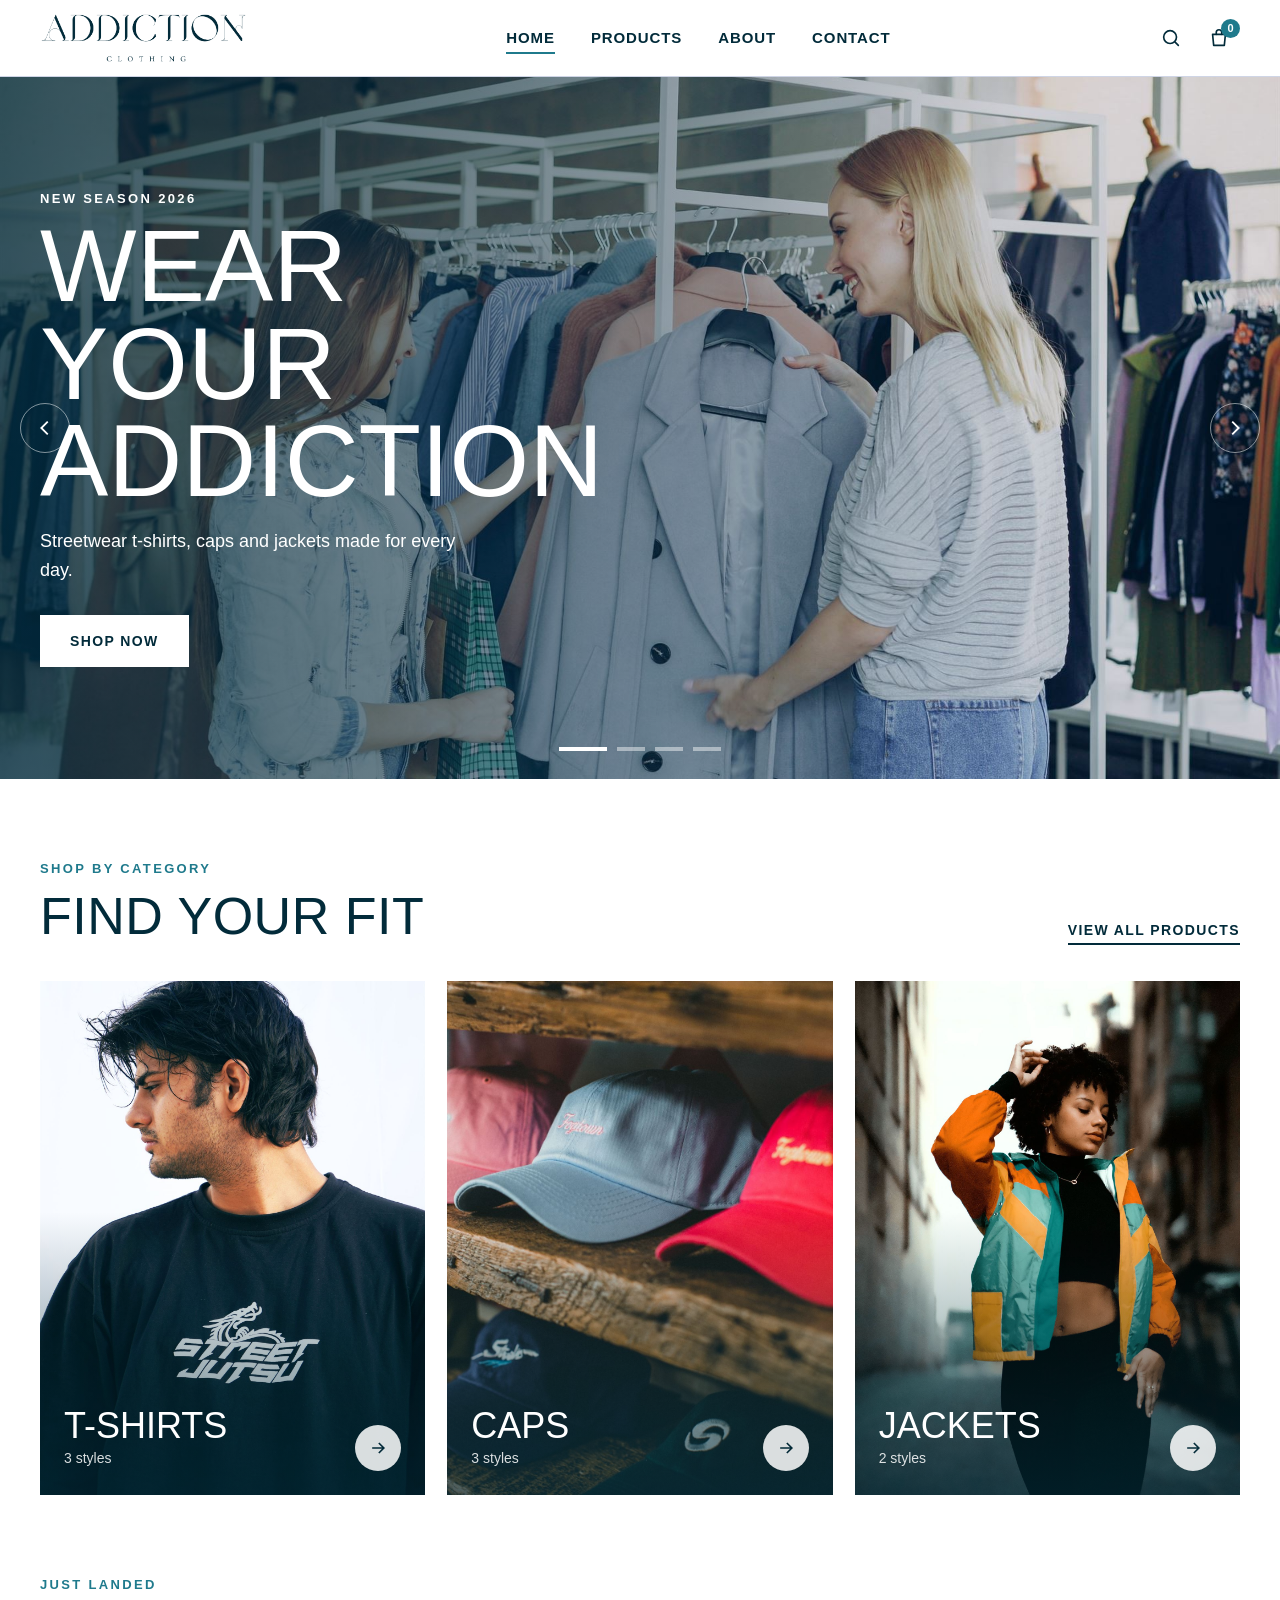
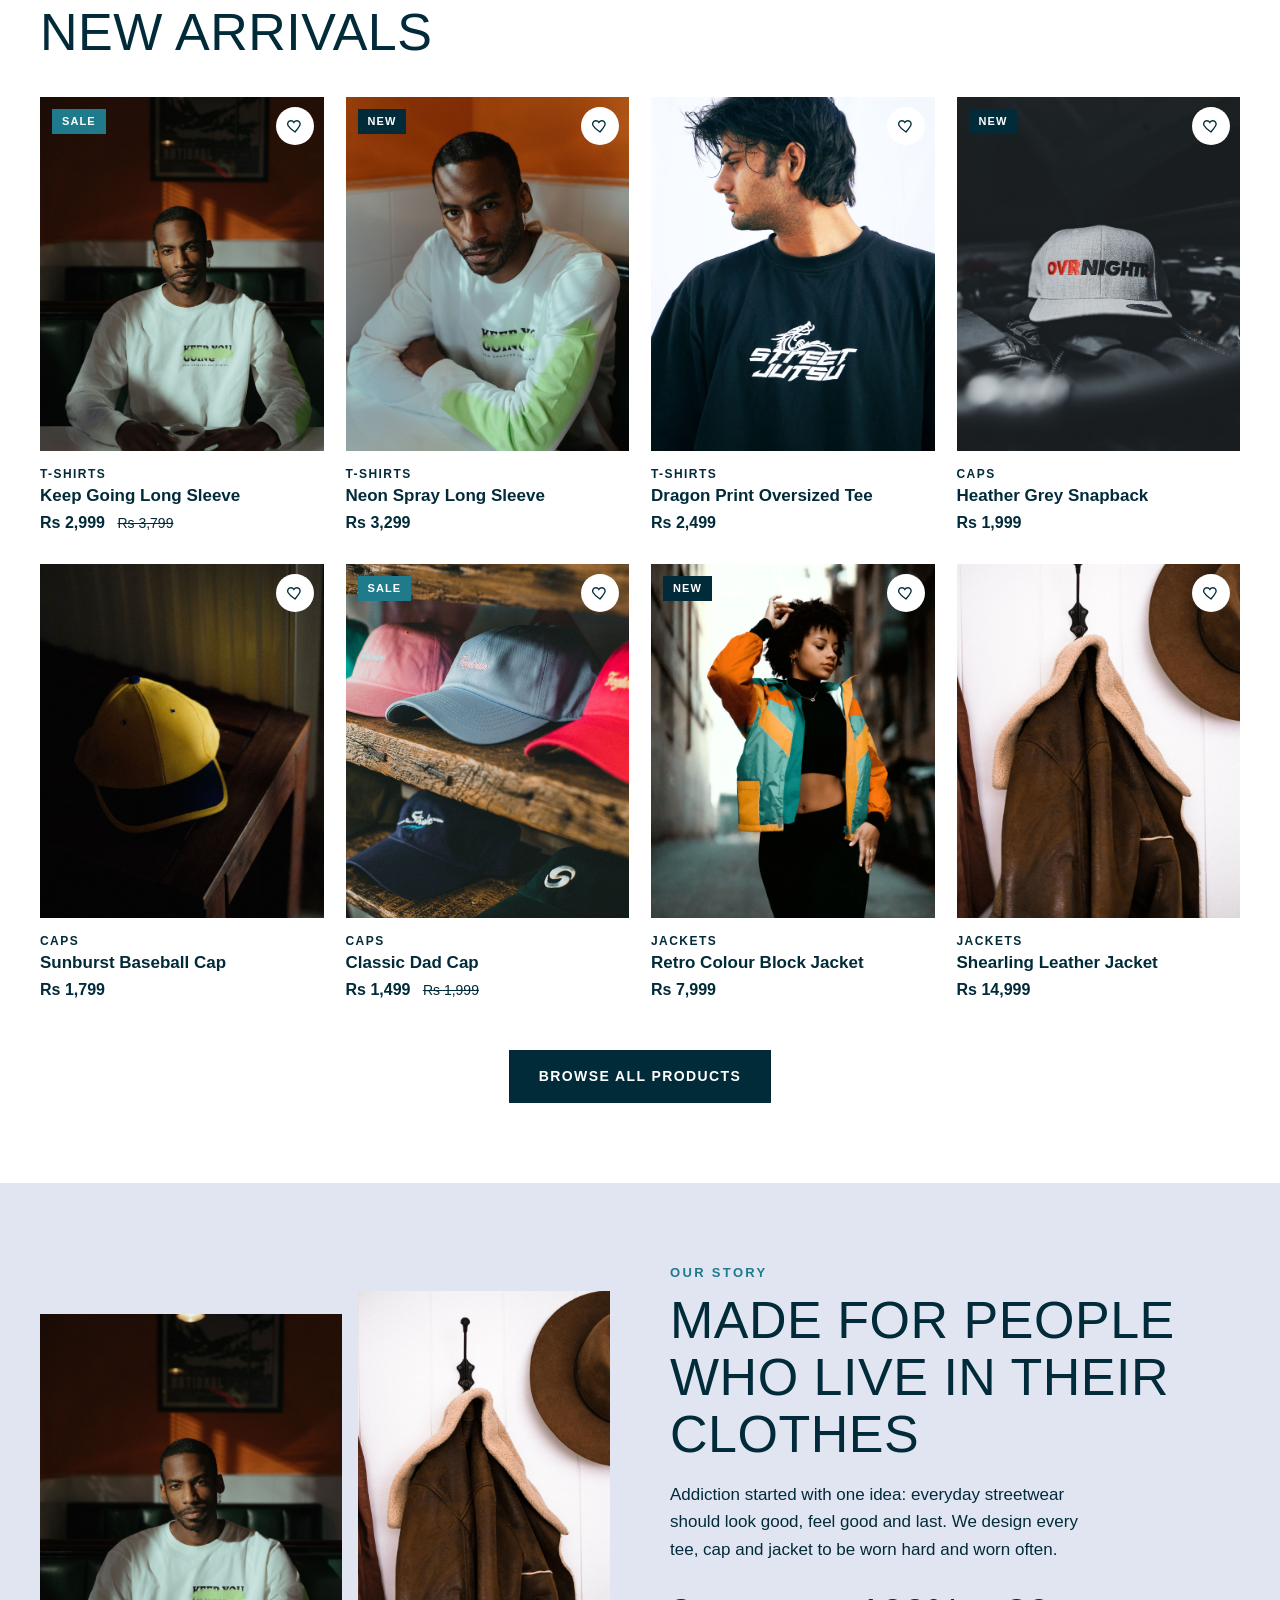
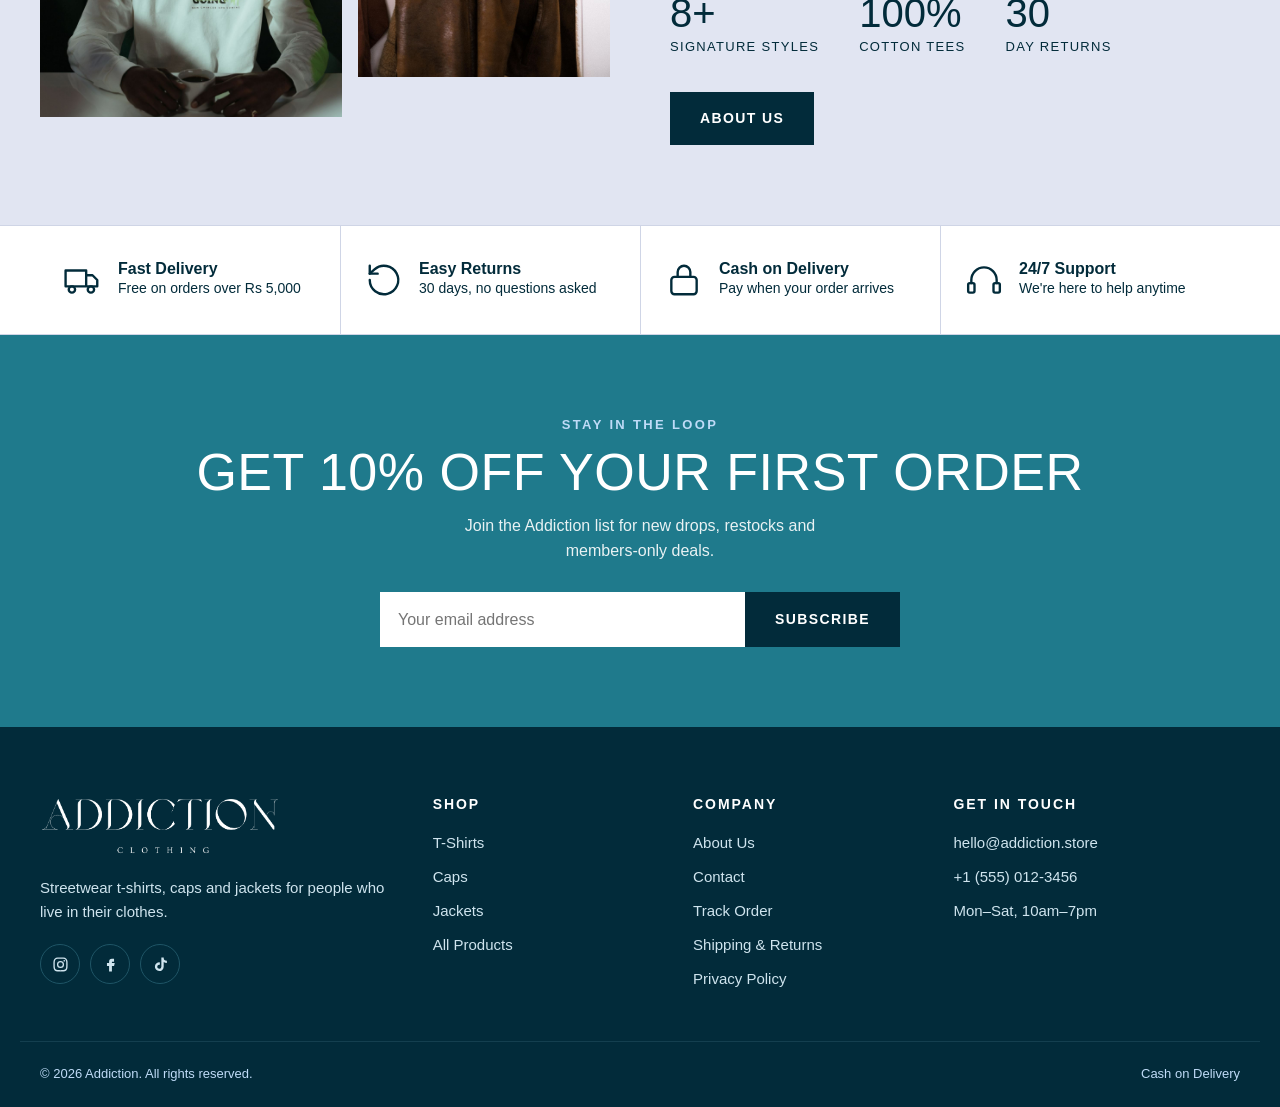
==== commit 60a10c89: "Add order system: confirmation, shipped and delivered emails, Track Order page - Orders saved to Goo" ====
--- a/index.html
+++ b/index.html
@@ -360,6 +360,7 @@
         <ul>
           <li><a href="about.html">About Us</a></li>
           <li><a href="contact.html">Contact</a></li>
+          <li><a href="track-order.html">Track Order</a></li>
           <li><a href="shipping-returns.html">Shipping &amp; Returns</a></li>
           <li><a href="privacy-policy.html">Privacy Policy</a></li>
         </ul>
--- a/css/style.css
+++ b/css/style.css
@@ -0,0 +1,507 @@
+/* =========================================================
+   ADDICTION — shared styles for all pages
+   ========================================================= */
+
+:root {
+  /* Colour scheme: 022B3A · 1F7A8C · BFDBF7 · E1E5F2 · FFFFFF */
+  --ink: #022b3a;          /* dark navy: main text, header, buttons, "New" tags */
+  --paper: #ffffff;        /* white: page background */
+  --soft: #e1e5f2;         /* soft lavender-grey: section backgrounds */
+  --sky: #bfdbf7;          /* light blue: page banners */
+  --teal: #1f7a8c;         /* teal: labels and icons */
+  --sun: #bfdbf7;          /* light blue: highlight in the dark top bar */
+  --line: #cfd5e6;         /* borders */
+  --muted: #022b3a;        /* secondary text (same navy as main text) */
+  --accent: #1f7a8c;       /* teal: sale tags, hovers, cart count */
+  --footer: #022b3a;       /* dark navy: footer and top bar */
+  --font-display: "Anton", "Impact", "Arial Narrow", sans-serif;
+  --font-body: "DM Sans", "Segoe UI", Arial, sans-serif;
+  --max: 1240px;
+}
+
+* { box-sizing: border-box; margin: 0; padding: 0; }
+html { scroll-behavior: smooth; }
+body { font-family: var(--font-body); color: var(--ink); background: var(--paper); line-height: 1.6; font-size: 16px; }
+img { max-width: 100%; display: block; }
+[hidden] { display: none !important; }
+a { color: inherit; text-decoration: none; }
+button { font: inherit; color: inherit; cursor: pointer; background: none; border: 0; }
+:focus-visible { outline: 2px solid var(--accent); outline-offset: 3px; }
+
+.container { max-width: var(--max); margin: 0 auto; padding-left: 20px; padding-right: 20px; }
+
+h1, h2, h3 { line-height: 1.1; }
+.section { padding-block: 80px; }
+.section-head { display: flex; align-items: end; justify-content: space-between; gap: 16px; flex-wrap: wrap; margin-bottom: 36px; }
+.section-title { font-family: var(--font-display); font-size: clamp(32px, 4.5vw, 52px); font-weight: 400; text-transform: uppercase; letter-spacing: .01em; }
+.eyebrow { display: block; font-size: 13px; font-weight: 700; letter-spacing: .18em; text-transform: uppercase; color: var(--teal); margin-bottom: 8px; }
+
+.btn { display: inline-flex; align-items: center; gap: 10px; padding: 15px 30px; background: var(--ink); color: var(--paper); font-weight: 700; font-size: 14px; letter-spacing: .1em; text-transform: uppercase; transition: background .2s, color .2s; }
+.btn:hover { background: var(--accent); }
+.btn-light { background: var(--paper); color: var(--ink); }
+.btn-light:hover { background: var(--accent); color: var(--paper); }
+.link-arrow { font-weight: 700; font-size: 14px; letter-spacing: .1em; text-transform: uppercase; border-bottom: 2px solid var(--ink); padding-bottom: 2px; }
+.link-arrow:hover { color: var(--accent); border-color: var(--accent); }
+
+/* ---------- Announcement bar ---------- */
+.announcement { background: var(--footer); color: var(--paper); text-align: center; font-size: 13px; letter-spacing: .08em; padding: 9px 20px; }
+.announcement b { color: var(--sun); }
+
+/* ---------- Header ---------- */
+.site-header { position: sticky; top: 0; z-index: 50; background: var(--paper); border-bottom: 1px solid var(--line); }
+.header-inner { display: flex; align-items: center; justify-content: space-between; gap: 20px; height: 76px; }
+.logo { font-family: var(--font-display); font-size: 30px; letter-spacing: .06em; text-transform: uppercase; }
+.logo { display: inline-flex; align-items: center; flex-shrink: 0; }
+.logo img { height: 50px; width: auto; }
+.site-footer .logo img { height: 58px; }
+@media (max-width: 480px) { .header-inner .logo img { height: 40px; } }
+.main-nav ul { display: flex; gap: 36px; list-style: none; }
+.main-nav a { font-weight: 600; font-size: 15px; letter-spacing: .06em; text-transform: uppercase; padding-block: 6px; border-bottom: 2px solid transparent; transition: border-color .2s, color .2s; }
+.main-nav a:hover, .main-nav a.active { border-color: var(--accent); }
+.header-icons { display: flex; align-items: center; gap: 6px; }
+.icon-btn { position: relative; width: 42px; height: 42px; display: grid; place-items: center; border-radius: 50%; transition: background .2s; }
+.icon-btn:hover { background: var(--soft); }
+.icon-btn svg { width: 22px; height: 22px; fill: none; stroke: currentColor; stroke-width: 1.8; stroke-linecap: round; stroke-linejoin: round; }
+.cart-count { position: absolute; top: 2px; right: 0; min-width: 19px; height: 19px; padding: 0 5px; border-radius: 10px; background: var(--accent); color: #fff; font-size: 11px; font-weight: 700; display: grid; place-items: center; }
+.menu-toggle { display: none; }
+
+.search-bar { display: none; border-top: 1px solid var(--line); background: var(--paper); }
+.search-bar.open { display: block; }
+.search-bar form { display: flex; gap: 10px; padding-block: 16px; }
+.search-bar input { flex: 1; min-width: 0; padding: 13px 16px; border: 1px solid var(--line); font: inherit; }
+.search-bar input:focus { outline: none; border-color: var(--ink); }
+
+@media (max-width: 860px) {
+  .menu-toggle { display: grid; }
+  .main-nav { position: absolute; top: 100%; left: 0; right: 0; background: var(--paper); border-bottom: 1px solid var(--line); display: none; }
+  .main-nav.open { display: block; }
+  .main-nav ul { flex-direction: column; gap: 0; padding: 8px 20px 20px; }
+  .main-nav a { display: block; padding-block: 14px; border-bottom: 1px solid var(--line); }
+}
+
+/* ---------- Hero slider ---------- */
+.hero { position: relative; height: clamp(460px, 78vh, 760px); overflow: hidden; background: var(--ink); }
+.slide { position: absolute; inset: 0; opacity: 0; visibility: hidden; transition: opacity .9s ease, visibility .9s; }
+.slide.active { opacity: 1; visibility: visible; }
+.slide img { width: 100%; height: 100%; object-fit: cover; transform: scale(1.06); transition: transform 6s ease; }
+.slide.active img { transform: scale(1); }
+.slide::after { content: ""; position: absolute; inset: 0; background: linear-gradient(90deg, rgba(2,43,58,.72) 0%, rgba(2,43,58,.35) 50%, rgba(2,43,58,0) 80%); }
+.slide-content { position: absolute; inset: 0; z-index: 1; display: flex; align-items: center; }
+.slide-content .container { width: 100%; color: #fff; }
+.slide-content .eyebrow { color: #fff; opacity: .85; }
+.slide-content h1, .slide-content h2 { font-family: var(--font-display); font-weight: 400; text-transform: uppercase; font-size: clamp(46px, 8vw, 104px); line-height: .95; max-width: 11ch; margin-bottom: 18px; }
+.slide-content p { max-width: 42ch; font-size: 18px; opacity: .9; margin-bottom: 30px; }
+.slide.active .slide-content .container > * { animation: rise .8s ease both; }
+.slide.active .slide-content .container > *:nth-child(2) { animation-delay: .1s; }
+.slide.active .slide-content .container > *:nth-child(3) { animation-delay: .2s; }
+.slide.active .slide-content .container > *:nth-child(4) { animation-delay: .3s; }
+@keyframes rise { from { opacity: 0; transform: translateY(24px); } to { opacity: 1; transform: none; } }
+
+.slider-arrow { position: absolute; top: 50%; transform: translateY(-50%); z-index: 2; width: 50px; height: 50px; border-radius: 50%; border: 1px solid rgba(255,255,255,.5); color: #fff; display: grid; place-items: center; transition: background .2s; }
+.slider-arrow:hover { background: rgba(255,255,255,.15); }
+.slider-arrow svg { width: 22px; height: 22px; fill: none; stroke: currentColor; stroke-width: 2; }
+.prev { left: 20px; }
+.next { right: 20px; }
+.slider-dots { position: absolute; bottom: 28px; left: 50%; transform: translateX(-50%); z-index: 2; display: flex; gap: 10px; }
+.slider-dots button { width: 28px; height: 4px; background: rgba(255,255,255,.45); transition: background .3s, width .3s; }
+.slider-dots button.active { background: #fff; width: 48px; }
+@media (max-width: 640px) { .slider-arrow { display: none; } .slide::after { background: linear-gradient(0deg, rgba(2,43,58,.75) 0%, rgba(2,43,58,.25) 70%); } .slide-content { align-items: end; padding-bottom: 70px; } }
+
+/* ---------- Categories ---------- */
+.category-grid { display: grid; grid-template-columns: repeat(3, 1fr); gap: 22px; }
+.category-card { position: relative; aspect-ratio: 3 / 4; overflow: hidden; background: var(--soft); }
+.category-card img { width: 100%; height: 100%; object-fit: cover; transition: transform .6s ease; }
+.category-card:hover img { transform: scale(1.06); }
+.category-card::after { content: ""; position: absolute; inset: 0; background: linear-gradient(0deg, rgba(2,43,58,.65), rgba(2,43,58,0) 55%); }
+.category-label { position: absolute; left: 24px; right: 24px; bottom: 24px; z-index: 1; color: #fff; display: flex; align-items: end; justify-content: space-between; gap: 12px; }
+.category-label h3 { font-family: var(--font-display); font-weight: 400; font-size: 36px; text-transform: uppercase; }
+.category-label span { font-size: 14px; opacity: .85; }
+.category-label .go { width: 46px; height: 46px; border-radius: 50%; background: #fff; color: var(--ink); display: grid; place-items: center; flex-shrink: 0; transition: background .2s, color .2s; }
+.category-card:hover .go { background: var(--accent); color: #fff; }
+.go svg { width: 20px; height: 20px; fill: none; stroke: currentColor; stroke-width: 2; }
+@media (max-width: 760px) { .category-grid { grid-template-columns: 1fr; } .category-card { aspect-ratio: 4 / 3; } }
+
+/* ---------- Product cards ---------- */
+.product-grid { display: grid; grid-template-columns: repeat(4, 1fr); gap: 28px 22px; }
+@media (max-width: 1000px) { .product-grid { grid-template-columns: repeat(3, 1fr); } }
+@media (max-width: 720px) { .product-grid { grid-template-columns: repeat(2, 1fr); gap: 22px 14px; } }
+.product-image { position: relative; aspect-ratio: 4 / 5; overflow: hidden; background: var(--soft); }
+.product-image img { width: 100%; height: 100%; object-fit: cover; transition: transform .6s ease; }
+.product-card:hover .product-image img { transform: scale(1.05); }
+.badge { position: absolute; top: 12px; left: 12px; padding: 4px 10px; font-size: 11px; font-weight: 700; letter-spacing: .1em; text-transform: uppercase; color: #fff; }
+.badge-new { background: var(--ink); }
+.badge-sale { background: var(--accent); }
+.wish-btn { position: absolute; top: 10px; right: 10px; width: 38px; height: 38px; border-radius: 50%; background: var(--paper); display: grid; place-items: center; }
+.wish-btn svg { width: 18px; height: 18px; fill: none; stroke: var(--ink); stroke-width: 1.8; }
+.wish-btn.active svg { fill: var(--accent); stroke: var(--accent); }
+.quick-add { position: absolute; left: 12px; right: 12px; bottom: 12px; padding: 13px; background: var(--ink); color: #fff; font-weight: 700; font-size: 13px; letter-spacing: .1em; text-transform: uppercase; transform: translateY(calc(100% + 14px)); transition: transform .3s ease, background .2s; }
+.quick-add:hover { background: var(--accent); }
+.product-card:hover .quick-add, .quick-add:focus-visible { transform: none; }
+@media (hover: none) { .quick-add { transform: none; position: static; width: 100%; margin-top: 0; } .product-image { display: flex; flex-direction: column; } }
+.product-card { display: flex; flex-direction: column; }
+.product-info { padding-top: 14px; flex: 1; display: flex; flex-direction: column; align-items: flex-start; }
+.product-info .card-actions { margin-top: auto; padding-top: 14px; width: 100%; }
+.product-category { font-size: 12px; font-weight: 600; letter-spacing: .12em; text-transform: uppercase; color: var(--muted); }
+.product-name { font-size: 17px; font-weight: 600; margin: 3px 0 4px; }
+.product-price { font-weight: 700; font-size: 16px; }
+.old-price { color: var(--muted); font-weight: 400; text-decoration: line-through; margin-left: 8px; font-size: 14px; }
+.center { text-align: center; margin-top: 48px; }
+
+/* ---------- Story / collection banner ---------- */
+.story { background: var(--soft); }
+.story-inner { display: grid; grid-template-columns: 1fr 1fr; gap: 60px; align-items: center; }
+.story-images { display: grid; grid-template-columns: 1.2fr 1fr; gap: 16px; align-items: end; }
+.story-images img { width: 100%; object-fit: cover; }
+.story-images img:first-child { aspect-ratio: 3 / 4; }
+.story-images img:last-child { aspect-ratio: 3 / 4.6; margin-bottom: 40px; }
+.story-text p { color: var(--muted); font-size: 17px; margin: 18px 0 30px; max-width: 46ch; }
+.stats { display: flex; gap: 40px; margin-bottom: 34px; flex-wrap: wrap; }
+.stats strong { display: block; font-family: var(--font-display); font-weight: 400; font-size: 40px; line-height: 1; }
+.stats span { font-size: 13px; color: var(--muted); text-transform: uppercase; letter-spacing: .1em; }
+@media (max-width: 860px) { .story-inner { grid-template-columns: 1fr; gap: 40px; } }
+
+/* ---------- Services ---------- */
+.services { border-top: 1px solid var(--line); border-bottom: 1px solid var(--line); }
+.services-grid { display: grid; grid-template-columns: repeat(4, 1fr); }
+.service { display: flex; gap: 16px; align-items: center; padding: 34px 24px; }
+.service + .service { border-left: 1px solid var(--line); }
+.service svg { width: 38px; height: 38px; flex-shrink: 0; fill: none; stroke: var(--ink); stroke-width: 1.5; stroke-linecap: round; stroke-linejoin: round; }
+.service h3 { font-size: 16px; font-weight: 700; }
+.service p { font-size: 14px; color: var(--muted); }
+@media (max-width: 960px) { .services-grid { grid-template-columns: 1fr 1fr; } .service:nth-child(3) { border-left: 0; } .service:nth-child(n+3) { border-top: 1px solid var(--line); } }
+@media (max-width: 520px) { .services-grid { grid-template-columns: 1fr; } .service + .service { border-left: 0; border-top: 1px solid var(--line); } }
+
+/* ---------- Newsletter ---------- */
+.newsletter { background: var(--teal); color: #fff; text-align: center; }
+.newsletter .eyebrow { color: var(--sky); }
+.newsletter p { opacity: .75; margin: 12px auto 28px; max-width: 46ch; }
+.newsletter form { display: flex; max-width: 520px; margin: 0 auto; }
+.newsletter input { flex: 1; min-width: 0; padding: 15px 18px; border: 0; font: inherit; }
+.newsletter input:focus { outline: 2px solid var(--ink); }
+.newsletter .btn { background: var(--ink); }
+.newsletter p { opacity: .9; }
+.newsletter .btn:hover { background: #fff; color: var(--ink); }
+@media (max-width: 480px) { .newsletter form { flex-direction: column; gap: 10px; } }
+
+/* ---------- Footer ---------- */
+.site-footer { background: var(--footer); color: #cfe4ee; padding-top: 70px; font-size: 15px; }
+.footer-grid { display: grid; grid-template-columns: 1.6fr 1fr 1fr 1.3fr; gap: 40px; padding-bottom: 50px; }
+.site-footer .logo { color: #fff; display: inline-block; margin-bottom: 14px; }
+.site-footer h4 { color: #fff; font-size: 14px; letter-spacing: .14em; text-transform: uppercase; margin-bottom: 18px; }
+.site-footer ul { list-style: none; display: grid; gap: 10px; }
+.site-footer a:hover { color: var(--accent); }
+.socials { display: flex; gap: 10px; margin-top: 20px; }
+.socials a { width: 40px; height: 40px; border: 1px solid #1f5566; border-radius: 50%; display: grid; place-items: center; transition: border-color .2s, color .2s; }
+.socials a:hover { border-color: var(--accent); }
+.socials svg { width: 17px; height: 17px; fill: currentColor; }
+.footer-bottom { border-top: 1px solid #143f4f; padding-block: 22px; display: flex; justify-content: space-between; gap: 12px; flex-wrap: wrap; font-size: 13px; color: var(--sky); }
+@media (max-width: 860px) { .footer-grid { grid-template-columns: 1fr 1fr; } }
+@media (max-width: 520px) { .footer-grid { grid-template-columns: 1fr; } }
+
+.footer-title { color: #fff; font-family: var(--font-body); font-size: 14px; letter-spacing: .14em; text-transform: uppercase; margin-bottom: 18px; }
+
+/* =========================================================
+   PRODUCTS PAGE
+   ========================================================= */
+.page-banner { background: var(--sky); padding-block: 56px 48px; }
+.breadcrumb { font-size: 14px; color: var(--muted); margin-bottom: 12px; }
+.breadcrumb a:hover { color: var(--accent); }
+.breadcrumb span { color: var(--ink); font-weight: 600; }
+.page-banner h1 { font-family: var(--font-display); font-weight: 400; text-transform: uppercase; font-size: clamp(44px, 7vw, 80px); line-height: 1; }
+.page-banner p { color: var(--muted); font-size: 17px; max-width: 56ch; margin-top: 14px; }
+
+/* Banner with fading background pictures */
+.banner-slider { position: relative; overflow: hidden; background: var(--ink); color: #fff; padding-block: 90px 80px; }
+.banner-slides, .banner-slide { position: absolute; inset: 0; }
+.banner-slide { width: 100%; height: 100%; object-fit: cover; opacity: 0; transform: scale(1.06); transition: opacity 1.2s ease, transform 6s ease; }
+.banner-slide.active { opacity: 1; transform: scale(1); }
+.banner-slider::after { content: ""; position: absolute; inset: 0; background: linear-gradient(90deg, rgba(2,43,58,.78) 0%, rgba(2,43,58,.45) 55%, rgba(2,43,58,.2) 100%); }
+.banner-slider .container { position: relative; z-index: 1; }
+.banner-slider .breadcrumb, .banner-slider p { color: rgba(255,255,255,.85); }
+.banner-slider .breadcrumb span { color: #fff; }
+.banner-slider .breadcrumb a:hover { color: var(--accent); }
+
+.shop-toolbar { display: flex; flex-wrap: wrap; gap: 16px; align-items: center; justify-content: space-between; padding-top: 32px; }
+.filter-buttons { display: flex; flex-wrap: wrap; gap: 8px; }
+.filter-btn { padding: 10px 20px; border: 1px solid var(--line); font-weight: 600; font-size: 14px; letter-spacing: .06em; text-transform: uppercase; transition: border-color .2s, background .2s, color .2s; }
+.filter-btn:hover { border-color: var(--ink); }
+.filter-btn.active { background: var(--ink); border-color: var(--ink); color: #fff; }
+.shop-search { position: relative; flex: 0 1 300px; min-width: 0; }
+.shop-search svg { position: absolute; left: 14px; top: 50%; transform: translateY(-50%); width: 18px; height: 18px; fill: none; stroke: var(--muted); stroke-width: 2; stroke-linecap: round; }
+.shop-search input { width: 100%; padding: 11px 14px 11px 42px; border: 1px solid var(--line); font: inherit; }
+.shop-search input:focus { outline: none; border-color: var(--ink); }
+.result-count { color: var(--ink); font-size: 14px; font-weight: 600; padding-top: 14px; }
+@media (max-width: 600px) { .shop-search { flex-basis: 100%; } }
+
+.category-section { padding-top: 48px; }
+.category-head { display: flex; flex-wrap: wrap; align-items: baseline; gap: 6px 20px; padding-bottom: 18px; margin-bottom: 26px; border-bottom: 1px solid var(--line); }
+.category-head h2 { font-family: var(--font-display); font-weight: 400; text-transform: uppercase; font-size: clamp(30px, 4vw, 42px); }
+.category-head p { color: var(--muted); }
+
+.product-desc { color: var(--muted); font-size: 14px; line-height: 1.55; margin-bottom: 10px; }
+
+/* Size buttons on product cards */
+.size-picker { display: flex; flex-wrap: wrap; align-items: center; gap: 6px; margin-bottom: 12px; }
+.size-label { font-size: 12px; font-weight: 700; letter-spacing: .1em; text-transform: uppercase; margin-right: 4px; }
+.size-btn { min-width: 40px; height: 36px; padding: 0 8px; border: 1.5px solid var(--line); font-size: 13px; font-weight: 700; transition: border-color .15s, background .15s, color .15s; }
+.size-btn:hover { border-color: var(--ink); }
+.size-btn.selected { background: var(--ink); border-color: var(--ink); color: #fff; }
+.size-picker.needs-size .size-btn { border-color: #c0392b; }
+.size-error { flex-basis: 100%; color: #c0392b; font-size: 13px; font-weight: 600; }
+.size-error:empty { display: none; }
+.one-size { font-size: 13px; font-weight: 600; margin-bottom: 12px; display: flex; align-items: center; min-height: 36px; }
+.summary-size { display: block; font-size: 13px; }
+.card-actions { display: grid; grid-template-columns: 1fr 1fr; gap: 8px; }
+.btn-outline, .btn-solid { padding: 12px 8px; font-weight: 700; font-size: 12px; letter-spacing: .1em; text-transform: uppercase; border: 1.5px solid var(--ink); transition: background .2s, color .2s, border-color .2s; }
+.btn-outline:hover { background: var(--ink); color: #fff; }
+.btn-solid { background: var(--ink); color: #fff; }
+.btn-solid:hover { background: var(--accent); border-color: var(--accent); }
+@media (max-width: 420px) { .card-actions { grid-template-columns: 1fr; } }
+
+.no-results { text-align: center; padding-block: 60px; }
+.no-results h2 { font-family: var(--font-display); font-weight: 400; text-transform: uppercase; font-size: 34px; margin-bottom: 8px; }
+.no-results p { color: var(--muted); }
+.text-link { text-decoration: underline; font-weight: 600; }
+.text-link:hover { color: var(--accent); }
+
+/* =========================================================
+   ABOUT PAGE
+   ========================================================= */
+.about-intro { display: grid; grid-template-columns: 1.1fr 1fr; gap: 64px; align-items: center; }
+.about-intro-text p { font-size: 17px; margin-top: 16px; max-width: 58ch; }
+.about-intro-text .lead { font-size: 21px; line-height: 1.5; margin-top: 22px; }
+.about-intro-image img { width: 100%; aspect-ratio: 4 / 5; object-fit: cover; object-position: center 30%; }
+@media (max-width: 860px) { .about-intro { grid-template-columns: 1fr; gap: 36px; } }
+
+/* Product slider inside the "Who we are" frame */
+.frame-slider { position: relative; aspect-ratio: 4 / 5; max-width: 100%; overflow: hidden; background: var(--soft); }
+.frame-slide { position: absolute; inset: 0; opacity: 0; visibility: hidden; transition: opacity .8s ease, visibility .8s; }
+.frame-slide.active { opacity: 1; visibility: visible; }
+.frame-slider .frame-slide img { width: 100%; height: 100%; aspect-ratio: auto; object-fit: cover; transform: scale(1.05); transition: transform 5s ease; }
+.frame-slide.active img { transform: scale(1); }
+.frame-dots { position: absolute; left: 50%; transform: translateX(-50%); bottom: 20px; z-index: 2; display: flex; gap: 8px; }
+.frame-dots button { width: 26px; height: 4px; background: rgba(255,255,255,.55); box-shadow: 0 0 6px rgba(2,43,58,.5); transition: width .3s, background .3s; }
+.frame-dots button.active { width: 44px; background: #fff; }
+
+.sell-grid { display: grid; grid-template-columns: repeat(3, 1fr); gap: 24px; }
+.sell-card { background: var(--paper); display: flex; flex-direction: column; }
+.sell-card img { width: 100%; aspect-ratio: 4 / 3; object-fit: cover; }
+.sell-body { padding: 26px; display: flex; flex-direction: column; gap: 14px; flex: 1; }
+.sell-body h3 { font-family: var(--font-display); font-weight: 400; text-transform: uppercase; font-size: 32px; }
+.sell-body .link-arrow { margin-top: auto; align-self: start; }
+.tick-list { list-style: none; display: grid; gap: 8px; font-size: 15px; }
+.tick-list li { position: relative; padding-left: 26px; }
+.tick-list li::before { content: ""; position: absolute; left: 2px; top: 6px; width: 12px; height: 7px; border-left: 2px solid var(--accent); border-bottom: 2px solid var(--accent); transform: rotate(-45deg); }
+@media (max-width: 900px) { .sell-grid { grid-template-columns: 1fr; max-width: 560px; } }
+
+.values-grid { display: grid; grid-template-columns: repeat(4, 1fr); gap: 0; border-top: 1px solid var(--line); border-left: 1px solid var(--line); }
+.value { padding: 32px 26px; border-right: 1px solid var(--line); border-bottom: 1px solid var(--line); }
+.value svg { width: 40px; height: 40px; fill: none; stroke: var(--teal); stroke-width: 1.5; stroke-linecap: round; stroke-linejoin: round; margin-bottom: 18px; }
+.value h3 { font-size: 19px; margin-bottom: 8px; }
+.value p { font-size: 15px; }
+@media (max-width: 960px) { .values-grid { grid-template-columns: 1fr 1fr; } }
+@media (max-width: 520px) { .values-grid { grid-template-columns: 1fr; } }
+
+.steps-list { list-style: none; display: grid; grid-template-columns: repeat(4, 1fr); gap: 24px; counter-reset: none; }
+.steps-list li { position: relative; padding-top: 22px; border-top: 2px solid var(--ink); }
+.step-num { display: block; font-family: var(--font-display); font-size: 54px; line-height: 1; color: var(--accent); margin-bottom: 12px; }
+.steps-list h3 { font-size: 20px; margin-bottom: 8px; }
+.steps-list p { font-size: 15px; }
+@media (max-width: 900px) { .steps-list { grid-template-columns: 1fr 1fr; } }
+@media (max-width: 520px) { .steps-list { grid-template-columns: 1fr; } }
+
+.faq-wrap { display: grid; grid-template-columns: 1fr 1.6fr; gap: 60px; align-items: start; }
+.faq-intro { margin-top: 16px; font-size: 16px; }
+.faq-list { border-top: 1px solid var(--line); }
+.faq-list details { border-bottom: 1px solid var(--line); }
+.faq-list summary { list-style: none; cursor: pointer; display: flex; justify-content: space-between; align-items: center; gap: 16px; padding: 22px 0; }
+.faq-list summary::-webkit-details-marker { display: none; }
+.faq-list summary h3 { font-size: 18px; font-weight: 600; }
+.faq-list summary::after { content: "+"; font-size: 28px; line-height: 1; font-weight: 300; transition: transform .2s; }
+.faq-list details[open] summary::after { transform: rotate(45deg); }
+.faq-list details p { padding-bottom: 22px; max-width: 62ch; }
+@media (max-width: 860px) { .faq-wrap { grid-template-columns: 1fr; gap: 28px; } }
+
+/* =========================================================
+   CONTACT PAGE
+   ========================================================= */
+.contact-layout { display: grid; grid-template-columns: 1fr 1.25fr; gap: 64px; align-items: start; }
+.contact-info > p { font-size: 17px; margin-top: 14px; max-width: 42ch; }
+.contact-list { list-style: none; display: grid; gap: 22px; margin-top: 34px; }
+.contact-list li { display: flex; gap: 16px; align-items: start; }
+.contact-list svg { width: 46px; height: 46px; padding: 11px; flex-shrink: 0; border-radius: 50%; background: var(--soft); fill: none; stroke: var(--teal); stroke-width: 1.8; stroke-linecap: round; stroke-linejoin: round; }
+.contact-list h3 { font-size: 15px; font-weight: 700; letter-spacing: .08em; text-transform: uppercase; margin-bottom: 2px; }
+.contact-socials { margin-top: 34px; }
+.contact-socials a { border-color: var(--line); color: var(--ink); }
+.contact-socials a:hover { border-color: var(--accent); color: var(--accent); }
+
+.contact-form-box { background: var(--soft); padding: 40px; min-width: 0; }
+.contact-form-box > h2 { font-family: var(--font-display); font-weight: 400; text-transform: uppercase; font-size: 34px; margin-bottom: 24px; }
+#contactForm { display: grid; gap: 18px; }
+.form-row { display: grid; grid-template-columns: 1fr 1fr; gap: 18px; align-items: start; }
+.field { display: grid; gap: 6px; min-width: 0; align-content: start; }
+.field label { font-size: 14px; font-weight: 600; }
+.field input, .field select, .field textarea { width: 100%; padding: 13px 14px; border: 1px solid var(--line); background: var(--paper); font: inherit; color: inherit; resize: vertical; }
+.field input:focus, .field select:focus, .field textarea:focus { outline: none; border-color: var(--ink); }
+.field.invalid input, .field.invalid textarea { border-color: #c0392b; }
+.field-error { color: #c0392b; font-size: 13px; }
+.field-error:empty { display: none; }
+#contactForm .btn { justify-self: start; }
+#contactForm .btn:disabled { opacity: .6; cursor: wait; }
+.honeypot { position: absolute; left: -9999px; width: 1px; height: 1px; opacity: 0; }
+.form-status { color: #c0392b; font-size: 14px; font-weight: 600; }
+.form-status:empty { display: none; }
+.form-success { text-align: center; padding: 40px 10px; }
+.form-success h3 { font-size: 22px; margin-bottom: 8px; }
+.form-success .text-link { margin-top: 16px; }
+@media (max-width: 860px) { .contact-layout { grid-template-columns: 1fr; gap: 40px; } }
+@media (max-width: 520px) { .form-row { grid-template-columns: 1fr; } .contact-form-box { padding: 26px 20px; } }
+
+/* =========================================================
+   CHECKOUT PAGE
+   ========================================================= */
+.checkout-banner { padding-block: 40px 34px; }
+.checkout-steps { list-style: none; display: flex; flex-wrap: wrap; gap: 8px 28px; margin-top: 18px; font-size: 14px; font-weight: 600; }
+.checkout-steps li { display: flex; align-items: center; gap: 8px; opacity: .5; }
+.checkout-steps li::before { content: ""; width: 10px; height: 10px; border-radius: 50%; border: 2px solid var(--ink); }
+.checkout-steps li.done, .checkout-steps li.current { opacity: 1; }
+.checkout-steps li.done::before { background: var(--ink); }
+.checkout-steps li.current::before { background: var(--accent); border-color: var(--accent); }
+
+.checkout-layout { display: grid; grid-template-columns: minmax(0, 1.55fr) minmax(0, 1fr); gap: 40px; align-items: start; padding-top: 48px; }
+.checkout-main { display: grid; gap: 24px; min-width: 0; }
+.checkout-box { border: 1px solid var(--line); padding: 28px; display: grid; gap: 18px; min-width: 0; }
+.checkout-box legend { font-family: var(--font-display); font-size: 26px; text-transform: uppercase; padding: 0 10px; margin-left: -10px; display: flex; align-items: center; gap: 12px; }
+.box-num { display: inline-grid; place-items: center; width: 32px; height: 32px; border-radius: 50%; background: var(--ink); color: #fff; font-family: var(--font-body); font-size: 15px; font-weight: 700; }
+.field label small { font-weight: 400; }
+
+.pay-options { display: grid; gap: 12px; }
+.pay-option { display: flex; align-items: center; gap: 14px; padding: 18px; border: 1.5px solid var(--line); cursor: pointer; transition: border-color .2s, background .2s; }
+.pay-option:hover { border-color: var(--ink); }
+.pay-option:has(input:checked) { border-color: var(--ink); background: var(--soft); }
+.pay-option input { width: 20px; height: 20px; accent-color: var(--ink); flex-shrink: 0; }
+.pay-text { flex: 1; display: grid; gap: 2px; }
+.pay-text small { font-size: 14px; }
+.pay-icon { font-weight: 700; font-size: 13px; letter-spacing: .08em; padding: 6px 10px; border: 1px solid var(--line); background: var(--paper); flex-shrink: 0; }
+.card-brands { display: flex; gap: 8px; align-items: center; }
+.card-brands .visa { color: #1a1f71; font-style: italic; font-size: 15px; letter-spacing: 0; }
+.card-brands .mc { display: flex; }
+.card-brands .mc i { width: 16px; height: 16px; border-radius: 50%; background: #eb001b; }
+.card-brands .mc i + i { background: #f79e1b; margin-left: -6px; mix-blend-mode: multiply; }
+.card-fields { display: grid; gap: 18px; padding-top: 6px; }
+.secure-note { display: flex; align-items: center; gap: 8px; font-size: 13px; }
+.secure-note svg { width: 16px; height: 16px; fill: none; stroke: var(--ink); stroke-width: 2; }
+@media (max-width: 480px) { .pay-icon { display: none; } .checkout-box { padding: 22px 18px; } }
+
+.checkout-summary { background: var(--soft); padding: 28px; position: sticky; top: 96px; min-width: 0; }
+.checkout-summary h2 { font-family: var(--font-display); font-weight: 400; text-transform: uppercase; font-size: 28px; margin-bottom: 18px; }
+.summary-items { display: grid; gap: 14px; max-height: 340px; overflow-y: auto; padding: 8px 8px 16px 0; border-bottom: 1px solid var(--line); }
+.summary-item { display: grid; grid-template-columns: 60px 1fr auto; gap: 12px; align-items: center; font-size: 15px; }
+.summary-thumb { position: relative; }
+.summary-thumb img { width: 60px; height: 72px; object-fit: cover; }
+.summary-thumb span { position: absolute; top: -8px; right: -8px; min-width: 22px; height: 22px; border-radius: 11px; background: var(--ink); color: #fff; font-size: 12px; font-weight: 700; display: grid; place-items: center; padding: 0 5px; }
+.summary-item strong { font-weight: 600; }
+.summary-rows { display: grid; gap: 10px; padding-block: 18px; font-size: 15px; }
+.summary-rows div { display: flex; justify-content: space-between; }
+.summary-total { font-size: 20px; font-weight: 700; padding-top: 12px; border-top: 1px solid var(--line); }
+.place-order { width: 100%; justify-content: center; padding-block: 17px; font-size: 15px; }
+.place-order:disabled { opacity: .6; cursor: wait; }
+.checkout-summary .form-status { margin-top: 12px; }
+.back-link { display: block; text-align: center; margin-top: 16px; font-size: 14px; }
+@media (max-width: 900px) { .checkout-layout { grid-template-columns: 1fr; } .checkout-summary { position: static; order: -1; } }
+
+.checkout-empty, .order-done { text-align: center; max-width: 640px; }
+.checkout-empty h2, .order-done h2 { font-family: var(--font-display); font-weight: 400; text-transform: uppercase; font-size: clamp(32px, 5vw, 46px); margin-bottom: 10px; }
+.checkout-empty p, .order-done > p { margin-bottom: 26px; font-size: 17px; }
+.done-check { width: 76px; height: 76px; border-radius: 50%; background: var(--ink); display: grid; place-items: center; margin: 0 auto 22px; }
+.done-check svg { width: 36px; height: 36px; fill: none; stroke: #fff; stroke-width: 2.5; stroke-linecap: round; stroke-linejoin: round; }
+.done-box { text-align: left; border: 1px solid var(--line); padding: 24px; margin-bottom: 28px; display: grid; gap: 10px; font-size: 15px; }
+.done-box div { display: flex; justify-content: space-between; gap: 20px; }
+.done-box span:last-child { text-align: right; font-weight: 600; }
+
+.done-actions { display: flex; flex-wrap: wrap; gap: 12px; justify-content: center; }
+.btn-ghost { background: transparent; color: var(--ink); border: 1.5px solid var(--ink); }
+.btn-ghost:hover { background: var(--ink); color: #fff; }
+
+/* =========================================================
+   TRACK ORDER PAGE
+   ========================================================= */
+.track-layout { display: grid; grid-template-columns: minmax(0, 1fr) minmax(0, 1.3fr); gap: 40px; align-items: start; }
+.track-form { background: var(--soft); padding: 32px; display: grid; gap: 18px; }
+.track-form h2, .track-result h2 { font-family: var(--font-display); font-weight: 400; text-transform: uppercase; font-size: 30px; }
+.track-form .btn { justify-self: start; }
+.track-form .btn:disabled { opacity: .6; cursor: wait; }
+.track-help { font-size: 14px; }
+.track-result { border: 1px solid var(--line); padding: 32px; display: grid; gap: 24px; min-width: 0; }
+.track-result .btn { justify-self: start; }
+.track-head { display: flex; justify-content: space-between; align-items: start; gap: 16px; flex-wrap: wrap; }
+.track-head p { font-size: 14px; margin-top: 4px; }
+.track-badge { padding: 7px 14px; font-size: 13px; font-weight: 700; letter-spacing: .06em; text-transform: uppercase; background: var(--soft); }
+.track-badge.status-shipped { background: var(--teal); color: #fff; }
+.track-badge.status-delivered { background: var(--ink); color: #fff; }
+.track-badge.status-cancelled { background: #fbe4e1; color: #c0392b; }
+.track-steps { list-style: none; display: grid; grid-template-columns: repeat(4, 1fr); gap: 8px; }
+.track-steps li { position: relative; display: grid; justify-items: center; gap: 10px; text-align: center; font-size: 13px; font-weight: 600; opacity: .45; }
+.track-steps li span { width: 22px; height: 22px; border-radius: 50%; border: 2px solid var(--ink); background: var(--paper); position: relative; z-index: 1; }
+.track-steps li::before { content: ""; position: absolute; top: 10px; right: 50%; width: 100%; height: 2px; background: var(--line); }
+.track-steps li:first-child::before { display: none; }
+.track-steps li.done { opacity: 1; }
+.track-steps li.done span { background: var(--ink); }
+.track-steps li.done::before { background: var(--ink); }
+.track-steps li.current span { background: var(--teal); border-color: var(--teal); box-shadow: 0 0 0 4px var(--soft); }
+.track-result .done-box { margin-bottom: 0; }
+.track-soon p { font-size: 16px; }
+@media (max-width: 860px) { .track-layout { grid-template-columns: 1fr; } }
+@media (max-width: 480px) { .track-form, .track-result { padding: 24px 18px; } .track-steps li { font-size: 11px; } }
+
+/* =========================================================
+   POLICY PAGES (Shipping & Returns, Privacy Policy)
+   ========================================================= */
+.legal { max-width: 760px; font-size: 17px; }
+.legal h2 { font-family: var(--font-display); font-weight: 400; text-transform: uppercase; font-size: 30px; margin: 44px 0 14px; }
+.legal h2:first-child, .legal-updated + h2 { margin-top: 0; }
+.legal p { margin-bottom: 14px; }
+.legal ul, .legal ol { padding-left: 22px; display: grid; gap: 10px; margin-bottom: 14px; }
+.legal li::marker { color: var(--teal); font-weight: 700; }
+.legal-updated { font-size: 14px; font-weight: 600; color: var(--teal); margin-bottom: 30px !important; }
+.legal-note { margin-top: 40px; padding: 20px 24px; background: var(--soft); }
+
+/* =========================================================
+   CART PANEL (slides in from the right on every page)
+   ========================================================= */
+.cart-overlay { position: fixed; inset: 0; background: rgba(2,43,58,.5); z-index: 90; }
+.cart-panel { position: fixed; top: 0; right: 0; bottom: 0; z-index: 95; width: min(420px, 100%); background: var(--paper); display: flex; flex-direction: column; transform: translateX(100%); transition: transform .35s ease; }
+.cart-panel.open { transform: none; box-shadow: -10px 0 40px rgba(2,43,58,.15); }
+.cart-head { display: flex; align-items: center; justify-content: space-between; padding: 20px 24px; border-bottom: 1px solid var(--line); }
+.cart-head h2 { font-family: var(--font-display); font-weight: 400; text-transform: uppercase; font-size: 28px; }
+.cart-items { flex: 1; overflow-y: auto; padding: 8px 24px; }
+.cart-item { display: grid; grid-template-columns: 76px 1fr auto; gap: 14px; padding: 16px 0; border-bottom: 1px solid var(--line); align-items: start; }
+.cart-item img { width: 76px; height: 92px; object-fit: cover; background: var(--soft); }
+.cart-item h3 { font-size: 15px; font-weight: 600; margin-bottom: 4px; }
+.cart-item .item-price { font-size: 14px; color: var(--muted); }
+.qty { display: inline-flex; align-items: center; border: 1px solid var(--line); margin-top: 10px; }
+.qty button { width: 32px; height: 32px; font-size: 18px; line-height: 1; }
+.qty button:hover { background: var(--soft); }
+.qty span { min-width: 30px; text-align: center; font-weight: 600; font-size: 14px; }
+.item-side { text-align: right; display: flex; flex-direction: column; align-items: end; gap: 8px; }
+.item-total { font-weight: 700; }
+.remove-btn { font-size: 13px; color: var(--muted); text-decoration: underline; }
+.remove-btn:hover { color: var(--accent); }
+.cart-empty { text-align: center; padding: 60px 10px; color: var(--muted); }
+.cart-empty h3 { color: var(--ink); font-size: 20px; margin-bottom: 6px; }
+.cart-empty .btn { margin-top: 18px; }
+.cart-foot { padding: 20px 24px 24px; border-top: 1px solid var(--line); display: grid; gap: 12px; }
+.cart-row { display: flex; justify-content: space-between; font-size: 18px; }
+.cart-note { font-size: 13px; color: var(--muted); }
+.cart-checkout { justify-content: center; width: 100%; }
+.cart-foot .text-link { justify-self: center; font-size: 14px; }
+body.cart-open { overflow: hidden; }
+
+/* ---------- Toast ---------- */
+.toast { position: fixed; left: 50%; bottom: 28px; transform: translate(-50%, 20px); background: var(--ink); color: #fff; padding: 14px 22px; font-weight: 600; font-size: 14px; opacity: 0; pointer-events: none; transition: .25s; z-index: 100; max-width: calc(100% - 40px); }
+.toast.show { opacity: 1; transform: translate(-50%, 0); }
+
+@media (prefers-reduced-motion: reduce) {
+  *, *::before, *::after { animation: none !important; transition: none !important; }
+  html { scroll-behavior: auto; }
+}
